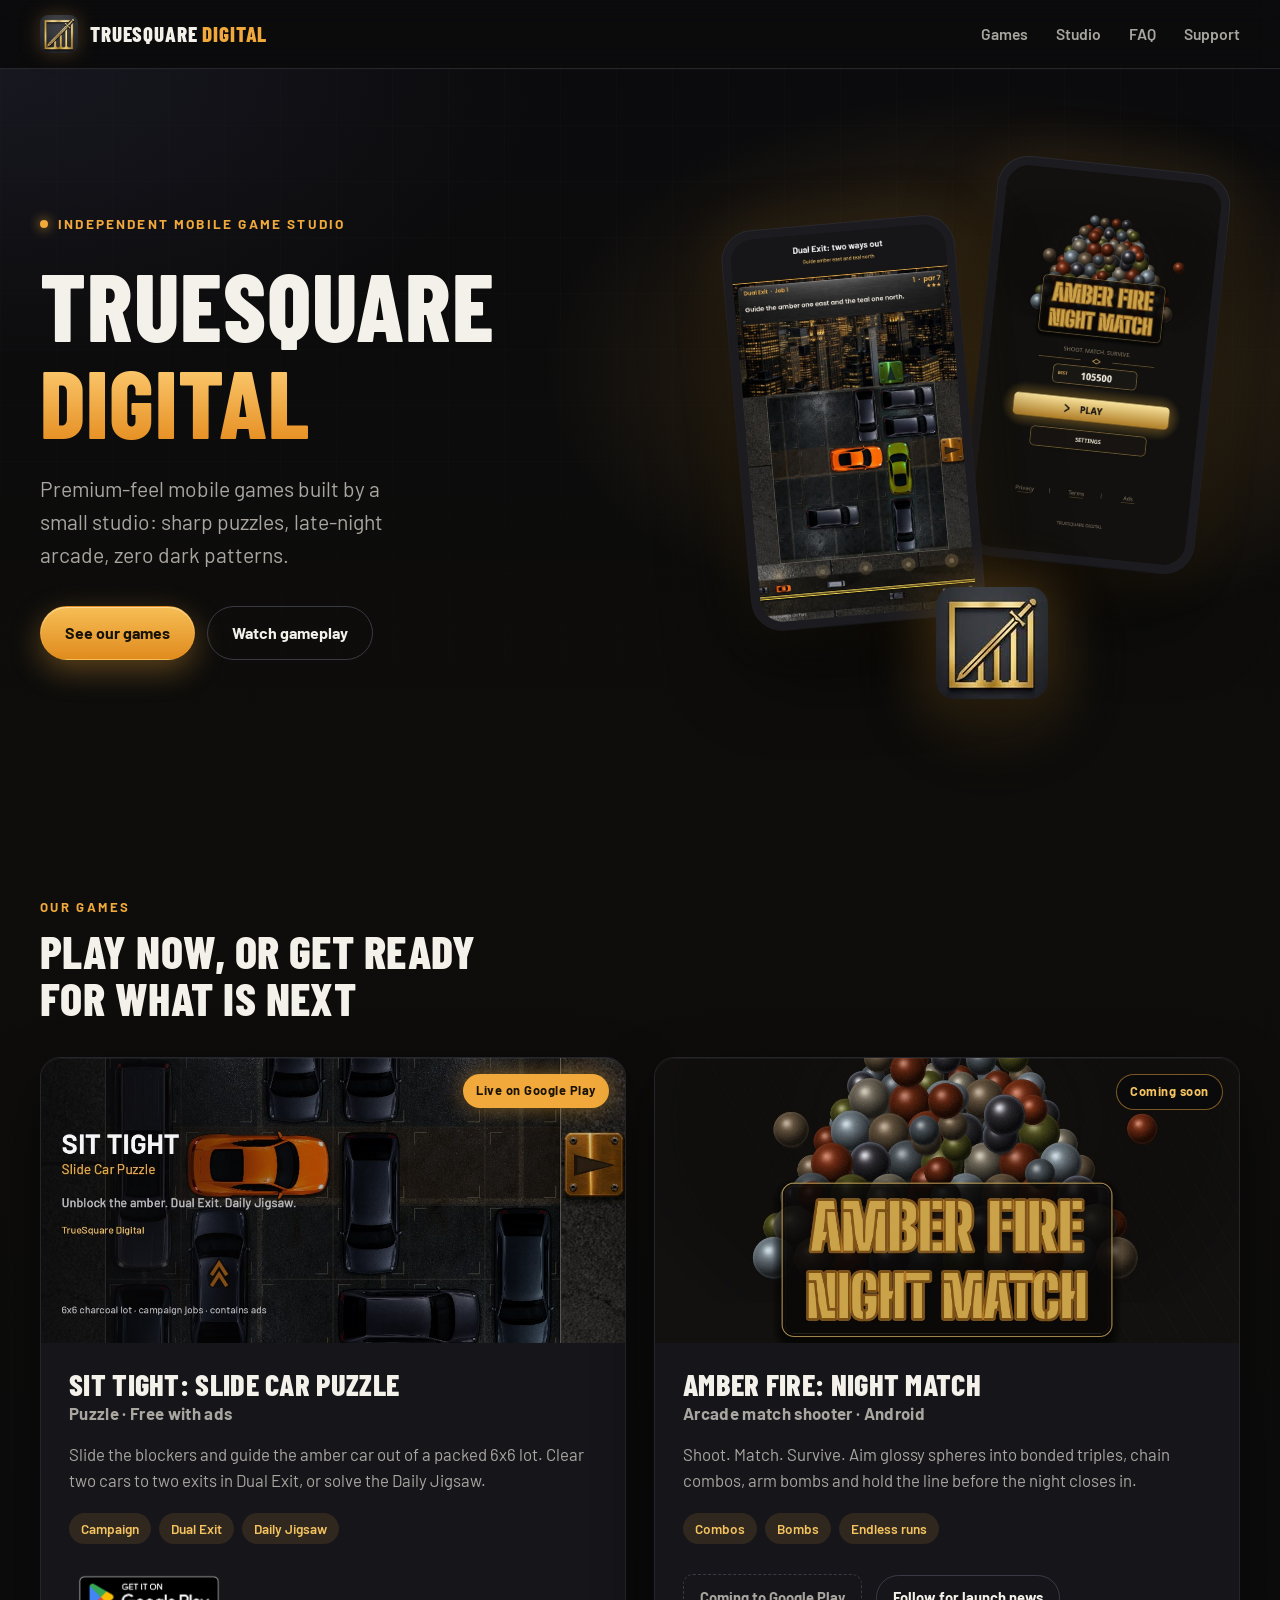
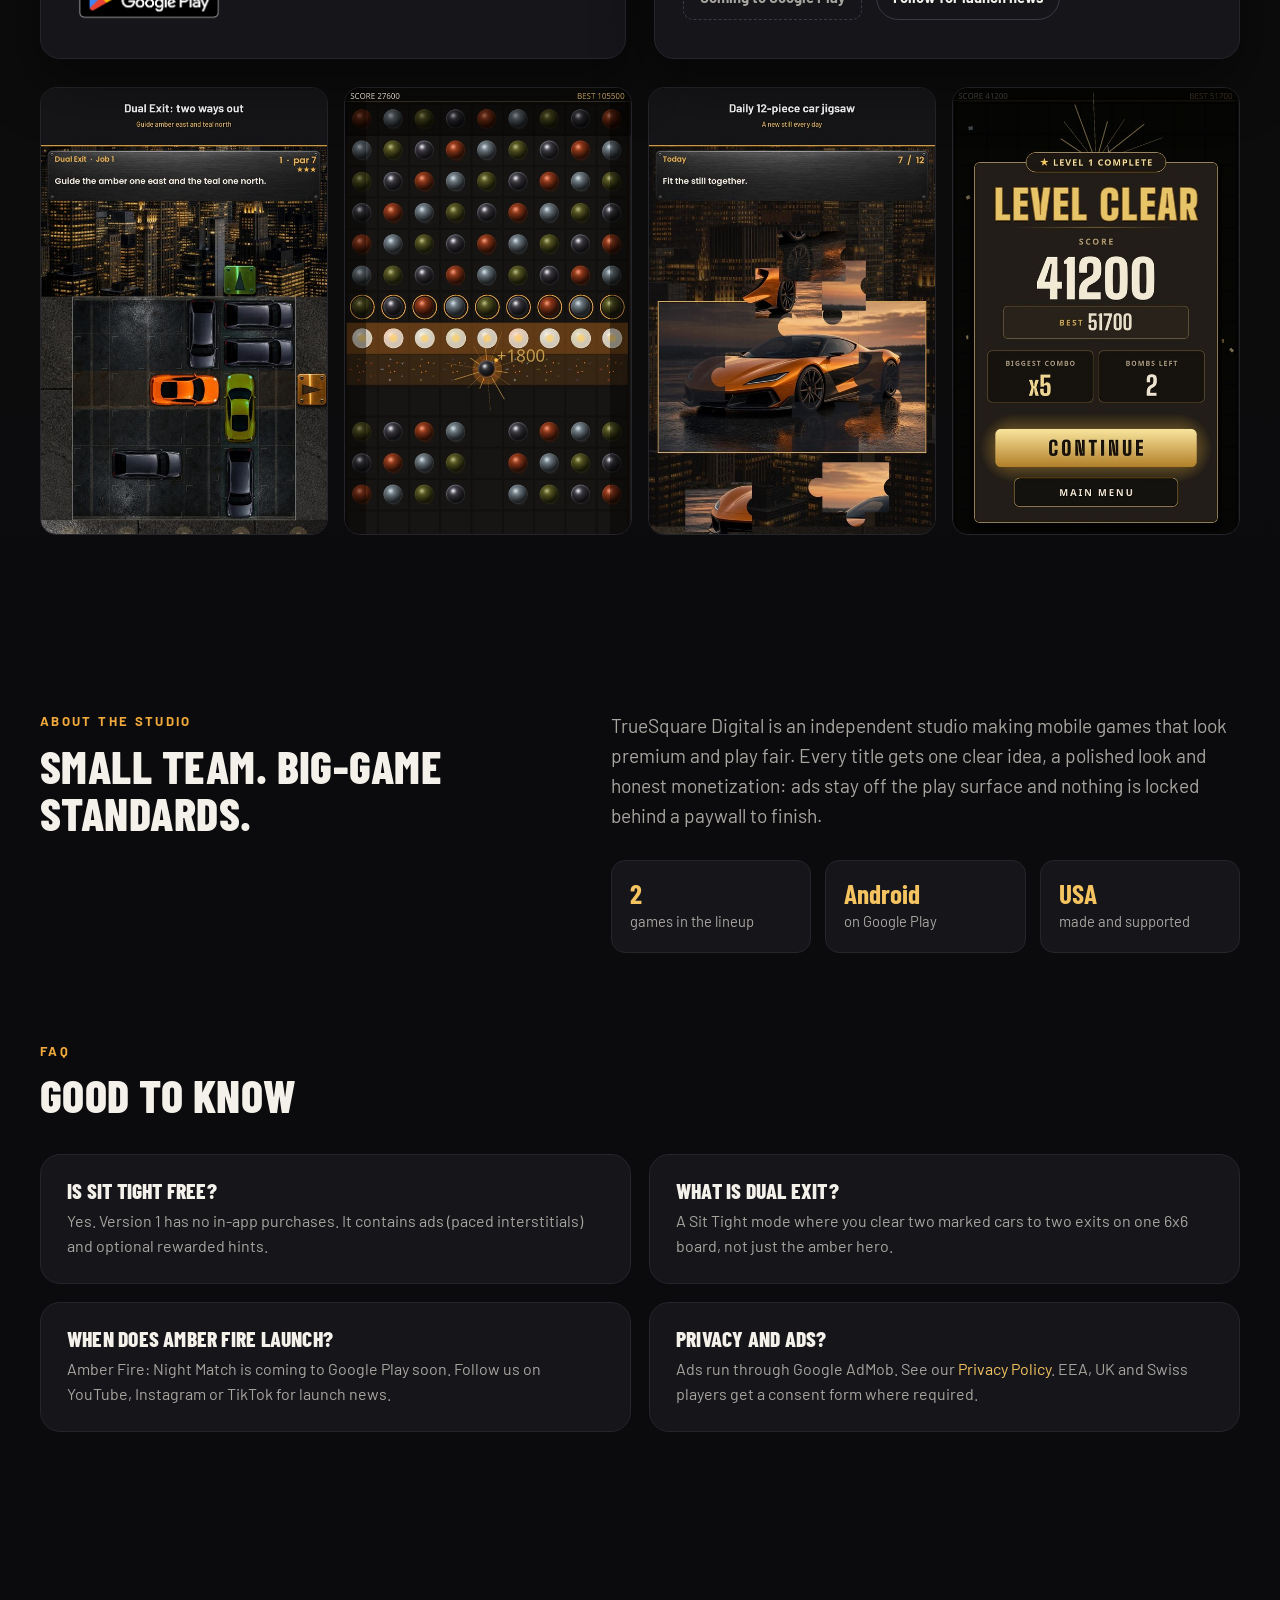
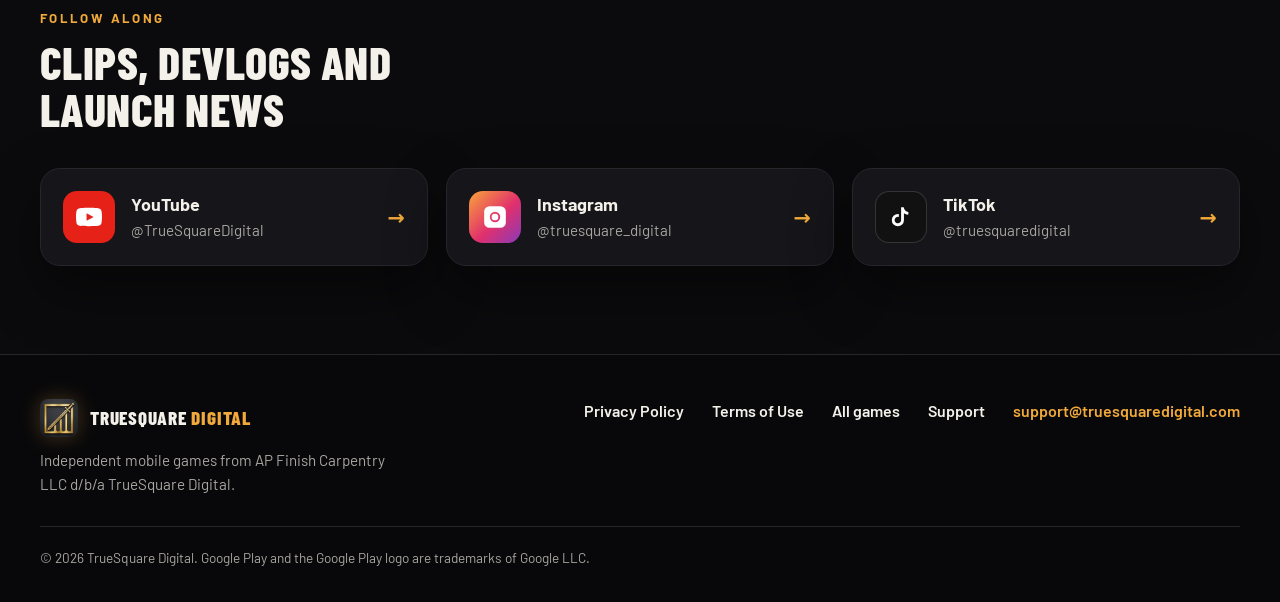
==== index.html @ e6224e0c "Studio site: Direction A home (dark amber), feature Sit Tight + Amber Fire, keep all URLs" ====
<!DOCTYPE html>
<html lang="en">
<head>
<meta charset="utf-8">
<meta name="viewport" content="width=device-width, initial-scale=1">
<title>TrueSquare Digital | Mobile game studio</title>
<meta name="description" content="TrueSquare Digital is an independent mobile game studio. Play Sit Tight: Slide Car Puzzle on Google Play. Amber Fire: Night Match is coming soon.">
<meta name="theme-color" content="#0b0b0d">
<link rel="icon" type="image/png" href="/assets/favicon.png">
<link rel="canonical" href="https://www.truesquaredigital.com/">
<meta property="og:title" content="TrueSquare Digital | Mobile game studio">
<meta property="og:description" content="Independent mobile game studio. Sit Tight: Slide Car Puzzle is live on Google Play. Amber Fire: Night Match is coming soon.">
<meta property="og:type" content="website">
<meta property="og:url" content="https://www.truesquaredigital.com/">
<meta property="og:image" content="https://www.truesquaredigital.com/assets/sittight-og.jpg">
<meta name="twitter:card" content="summary_large_image">
<link rel="preconnect" href="https://fonts.googleapis.com">
<link rel="preconnect" href="https://fonts.gstatic.com" crossorigin>
<link href="https://fonts.googleapis.com/css2?family=Barlow:wght@500;600;700;800&family=Barlow+Condensed:wght@700;800&display=swap" rel="stylesheet">
<link rel="stylesheet" href="/studio.css">
</head>
<body class="A studio-home">
<header class="site-header">
  <div class="wrap nav">
    <a class="brand brand-logo" href="/" aria-label="TrueSquare Digital home"><img class="logo-mark" src="/assets/truesquare-mark.png" width="112" height="112" alt=""><span class="logo-word">TrueSquare <b>Digital</b></span></a>
    <nav class="nav-links" aria-label="Primary">
      <a href="/games/">Games</a>
      <a href="/#studio">Studio</a>
      <a href="/#faq">FAQ</a>
      <a href="/support/">Support</a>
    </nav>
  </div>
</header>

<main>
  <section class="hero">
    <div class="wrap hero-grid">
      <div class="hero-copy">
        <p class="kicker"><span class="dot"></span>Independent mobile game studio</p>
        <h1>TrueSquare <span class="accent">Digital</span></h1>
        <p class="pitch">Premium-feel mobile games built by a small studio: sharp puzzles, late-night arcade, zero dark patterns.</p>
        <div class="hero-cta">
          <a class="btn btn-primary" href="/#games">See our games</a>
          <a class="btn btn-ghost" href="https://www.youtube.com/@TrueSquareDigital" rel="noopener" target="_blank">Watch gameplay</a>
        </div>
      </div>
      <div class="hero-art" aria-hidden="true">
        <div class="phone phone-back"><img src="/assets/amber-title.jpg" alt=""></div>
        <div class="phone phone-front"><img src="/assets/sittight-shot-dual.jpg" alt=""></div>
        <img class="hero-cube hero-logo" src="/assets/truesquare-mark.png" alt="">
      </div>
    </div>
  </section>

  <section class="section" id="games">
    <div class="wrap">
      <div class="section-head">
        <p class="eyebrow">Our games</p>
        <h2>Play now, or get ready for what is next</h2>
      </div>
      <div class="games-grid">
        <article class="game-card">
          <div class="game-media">
            <img src="/assets/sittight-feature.jpg" width="1024" height="500" alt="Sit Tight: Slide Car Puzzle key art, amber car on a night parking lot">
            <span class="status status-live">Live on Google Play</span>
          </div>
          <div class="game-body">
            <h3>Sit Tight: Slide Car Puzzle</h3>
            <p class="genre">Puzzle · Free with ads</p>
            <p>Slide the blockers and guide the amber car out of a packed 6x6 lot. Clear two cars to two exits in Dual Exit, or solve the Daily Jigsaw.</p>
            <ul class="tags"><li>Campaign</li><li>Dual Exit</li><li>Daily Jigsaw</li></ul>
            <div class="game-cta">
              <a class="play-badge" href="https://play.google.com/store/apps/details?id=com.truesquare.sittight&utm_source=website&utm_medium=cta&utm_campaign=truesquare_site" rel="noopener" target="_blank"><img src="/assets/google-play-badge.png" width="646" height="250" alt="Get it on Google Play"></a>
            </div>
          </div>
        </article>

        <article class="game-card">
          <div class="game-media">
            <img src="/assets/amber-wide.jpg" width="1080" height="700" alt="Amber Fire: Night Match title screen, a pyramid of glossy spheres">
            <span class="status status-soon">Coming soon</span>
          </div>
          <div class="game-body">
            <h3>Amber Fire: Night Match</h3>
            <p class="genre">Arcade match shooter · Android</p>
            <p>Shoot. Match. Survive. Aim glossy spheres into bonded triples, chain combos, arm bombs and hold the line before the night closes in.</p>
            <ul class="tags"><li>Combos</li><li>Bombs</li><li>Endless runs</li></ul>
            <div class="game-cta">
              <span class="soon-chip">Coming to Google Play</span>
              <a class="btn btn-ghost btn-sm" href="https://www.instagram.com/truesquare_digital/" rel="noopener" target="_blank">Follow for launch news</a>
            </div>
          </div>
        </article>
      </div>
      <div class="strip">
        <img src="/assets/sittight-shot-dual.jpg" alt="Sit Tight Dual Exit screen">
        <img src="/assets/amber-carpet.jpg" alt="Amber Fire in-game board">
        <img src="/assets/sittight-shot-jigsaw.jpg" alt="Sit Tight Daily Jigsaw screen">
        <img src="/assets/amber-clear.jpg" alt="Amber Fire level clear screen">
      </div>
    </div>
  </section>

  <section class="section" id="studio">
    <div class="wrap about-grid">
      <div>
        <p class="eyebrow">About the studio</p>
        <h2>Small team. Big-game standards.</h2>
      </div>
      <div class="about-copy">
        <p>TrueSquare Digital is an independent studio making mobile games that look premium and play fair. Every title gets one clear idea, a polished look and honest monetization: ads stay off the play surface and nothing is locked behind a paywall to finish.</p>
        <ul class="facts">
          <li><strong>2</strong><span>games in the lineup</span></li>
          <li><strong>Android</strong><span>on Google Play</span></li>
          <li><strong>USA</strong><span>made and supported</span></li>
        </ul>
      </div>
    </div>
  </section>

  <section class="section" id="faq">
    <div class="wrap">
      <div class="section-head">
        <p class="eyebrow">FAQ</p>
        <h2>Good to know</h2>
      </div>
      <div class="faq-grid">
        <article class="faq"><h3>Is Sit Tight free?</h3><p>Yes. Version 1 has no in-app purchases. It contains ads (paced interstitials) and optional rewarded hints.</p></article>
        <article class="faq"><h3>What is Dual Exit?</h3><p>A Sit Tight mode where you clear two marked cars to two exits on one 6x6 board, not just the amber hero.</p></article>
        <article class="faq"><h3>When does Amber Fire launch?</h3><p>Amber Fire: Night Match is coming to Google Play soon. Follow us on YouTube, Instagram or TikTok for launch news.</p></article>
        <article class="faq"><h3>Privacy and ads?</h3><p>Ads run through Google AdMob. See our <a href="/privacy-policy/">Privacy Policy</a>. EEA, UK and Swiss players get a consent form where required.</p></article>
      </div>
    </div>
  </section>

  <section class="section" id="follow">
    <div class="wrap">
      <div class="section-head">
        <p class="eyebrow">Follow along</p>
        <h2>Clips, devlogs and launch news</h2>
      </div>
      <div class="socials">
        <a class="social-card" href="https://www.youtube.com/@TrueSquareDigital" rel="noopener" target="_blank">
          <span class="s-icon yt"><svg viewBox="0 0 24 24"><path d="M23.5 6.2a3 3 0 0 0-2.1-2.1C19.5 3.5 12 3.5 12 3.5s-7.5 0-9.4.6A3 3 0 0 0 .5 6.2 31.5 31.5 0 0 0 0 12a31.5 31.5 0 0 0 .5 5.8 3 3 0 0 0 2.1 2.1c1.9.6 9.4.6 9.4.6s7.5 0 9.4-.6a3 3 0 0 0 2.1-2.1A31.5 31.5 0 0 0 24 12a31.5 31.5 0 0 0-.5-5.8zM9.75 15.5v-7l6.5 3.5-6.5 3.5z"/></svg></span>
          <span class="s-text"><strong>YouTube</strong><span>@TrueSquareDigital</span></span><span class="arrow">→</span>
        </a>
        <a class="social-card" href="https://www.instagram.com/truesquare_digital/" rel="noopener" target="_blank">
          <span class="s-icon ig"><svg viewBox="0 0 24 24"><path d="M7 2h10a5 5 0 0 1 5 5v10a5 5 0 0 1-5 5H7a5 5 0 0 1-5-5V7a5 5 0 0 1 5-5zm5 5.2A4.8 4.8 0 1 0 16.8 12 4.8 4.8 0 0 0 12 7.2zm0 7.9A3.1 3.1 0 1 1 15.1 12 3.1 3.1 0 0 1 12 15.1zm6.2-8.9a1.15 1.15 0 1 1-1.15-1.15A1.15 1.15 0 0 1 18.2 6.2z"/></svg></span>
          <span class="s-text"><strong>Instagram</strong><span>@truesquare_digital</span></span><span class="arrow">→</span>
        </a>
        <a class="social-card" href="https://www.tiktok.com/@truesquaredigital" rel="noopener" target="_blank">
          <span class="s-icon tt"><svg viewBox="0 0 24 24"><path d="M14.5 3c.4 2.4 1.9 4.1 4.3 4.4v2.4c-1.5.1-2.9-.4-4.1-1.3v6.4a5.6 5.6 0 1 1-5.6-5.6c.3 0 .6 0 .9.1v2.6a3 3 0 1 0 2.1 2.9V3h2.4z"/></svg></span>
          <span class="s-text"><strong>TikTok</strong><span>@truesquaredigital</span></span><span class="arrow">→</span>
        </a>
      </div>
    </div>
  </section>
</main>

<footer class="site-footer">
  <div class="wrap footer-grid">
    <div class="f-brand">
      <a class="brand brand-logo" href="/" aria-label="TrueSquare Digital home"><img class="logo-mark" src="/assets/truesquare-mark.png" width="112" height="112" alt=""><span class="logo-word">TrueSquare <b>Digital</b></span></a>
      <p>Independent mobile games from AP Finish Carpentry LLC d/b/a TrueSquare Digital.</p>
    </div>
    <nav class="f-links" aria-label="Footer">
      <a href="/privacy-policy/">Privacy Policy</a>
      <a href="/terms-of-use/">Terms of Use</a>
      <a href="/games/">All games</a>
      <a href="/support/">Support</a>
      <a href="mailto:support@truesquaredigital.com">support@truesquaredigital.com</a>
    </nav>
  </div>
  <div class="wrap f-legal">© 2026 TrueSquare Digital. Google Play and the Google Play logo are trademarks of Google LLC.</div>
</footer>
</body>
</html>
---- studio.css ----
/* TrueSquare Digital studio home, Direction A (dark amber). Used by index.html only; other pages keep styles.css. */
* { box-sizing: border-box; }
html { -webkit-text-size-adjust: 100%; }
body { margin: 0; font-family: "Barlow", system-ui, sans-serif; background: var(--bg); color: var(--ink); line-height: 1.55; overflow-x: hidden; }
img { max-width: 100%; display: block; }
a { color: var(--link); text-decoration: none; }
h1, h2, h3 { font-family: var(--display); margin: 0; line-height: 1.02; letter-spacing: var(--display-track, 0); }
.wrap { width: min(1200px, calc(100% - 40px)); margin: 0 auto; }

/* header */
.site-header { position: sticky; top: 0; z-index: 30; background: var(--header-bg); backdrop-filter: blur(14px); border-bottom: 1px solid var(--line); }
.nav { display: flex; align-items: center; justify-content: space-between; height: 68px; gap: 16px; }
.brand { display: flex; align-items: center; gap: 10px; color: var(--ink); font-weight: 600; font-size: 1.12rem; letter-spacing: .01em; white-space: nowrap; }
.brand b { color: var(--accent); font-weight: 800; }
.nav-links { display: flex; gap: 28px; }
.nav-links a { color: var(--muted); font-weight: 600; font-size: .98rem; }

/* buttons */
.btn { display: inline-flex; align-items: center; justify-content: center; padding: 14px 24px; border-radius: var(--btn-radius); font-weight: 700; font-size: 1rem; border: 1px solid transparent; white-space: nowrap; }
.btn-primary { background: var(--btn-bg); color: var(--btn-ink); box-shadow: var(--btn-shadow); }
.btn-ghost { border-color: var(--line-strong); color: var(--ink); background: transparent; }
.btn-sm { padding: 10px 16px; font-size: .92rem; }

/* hero */
.hero { position: relative; overflow: hidden; padding: 96px 0 104px; }
.hero-grid { display: grid; grid-template-columns: 1.05fr .95fr; gap: 56px; align-items: center; position: relative; z-index: 1; }
.kicker { display: inline-flex; align-items: center; gap: 10px; margin: 0 0 22px; font-weight: 700; font-size: .85rem; text-transform: uppercase; letter-spacing: .16em; color: var(--accent); }
.kicker .dot { width: 8px; height: 8px; border-radius: 50%; background: var(--accent); box-shadow: 0 0 12px var(--accent); }
.hero h1 { font-size: clamp(3.2rem, 7.4vw, 6.6rem); font-weight: 800; }
.hero h1 .accent { color: var(--accent); display: block; }
.pitch { font-size: 1.32rem; color: var(--muted); max-width: 32ch; margin: 24px 0 34px; }
.hero-cta { display: flex; flex-wrap: wrap; gap: 12px; }
.hero-art { position: relative; height: 540px; }
.phone { position: absolute; width: 232px; border-radius: 30px; padding: 8px; background: var(--phone-bg); box-shadow: var(--phone-shadow); }
.phone img { border-radius: 23px; width: 100%; aspect-ratio: 9/16; object-fit: cover; }
.phone-back { right: 28px; top: 0; transform: rotate(6deg); }
.phone-front { left: 40px; top: 58px; transform: rotate(-5deg); z-index: 2; }
.hero-cube { position: absolute; width: 104px; left: 46%; bottom: -4px; z-index: 3; filter: drop-shadow(0 18px 24px rgba(0,0,0,.35)); }

/* sections */
.section { padding: 88px 0; }
.section-head { margin-bottom: 36px; }
.eyebrow { margin: 0 0 10px; font-weight: 700; font-size: .82rem; text-transform: uppercase; letter-spacing: .18em; color: var(--accent); }
.section h2 { font-size: clamp(2rem, 3.6vw, 3rem); font-weight: 800; max-width: 22ch; }

/* games */
.games-grid { display: grid; grid-template-columns: 1fr 1fr; gap: 28px; }
.game-card { background: var(--card); border: 1px solid var(--line); border-radius: var(--radius); overflow: hidden; display: flex; flex-direction: column; box-shadow: var(--card-shadow); }
.game-media { position: relative; aspect-ratio: 1024/500; overflow: hidden; background: #111; }
.game-media img { width: 100%; height: 100%; object-fit: cover; }
.game-card:nth-child(2) .game-media img { object-position: 50% 78%; }
.status { position: absolute; right: 16px; top: 16px; padding: 7px 13px; border-radius: 999px; font-weight: 700; font-size: .8rem; letter-spacing: .04em; }
.status-live { background: var(--live-bg); color: var(--live-ink); }
.status-soon { background: var(--soon-bg); color: var(--soon-ink); }
.game-body { padding: 26px 28px 30px; display: flex; flex-direction: column; flex: 1; }
.game-body h3 { font-size: 1.9rem; font-weight: 800; }
.genre { margin: 6px 0 14px; color: var(--accent); font-weight: 700; font-size: .92rem; letter-spacing: .02em; }
.game-body p { margin-top: 0; color: var(--muted); font-size: 1.05rem; }
.tags { list-style: none; padding: 0; margin: 4px 0 22px; display: flex; flex-wrap: wrap; gap: 8px; }
.tags li { padding: 5px 12px; border-radius: 999px; background: var(--tag-bg); color: var(--tag-ink); font-weight: 600; font-size: .85rem; }
.game-cta { margin-top: auto; display: flex; align-items: center; gap: 14px; flex-wrap: wrap; min-height: 62px; }
.play-badge img { height: 62px; width: auto; }
.soon-chip { display: inline-flex; align-items: center; height: 46px; padding: 0 16px; border-radius: 10px; border: 1px dashed var(--line-strong); color: var(--muted); font-weight: 700; font-size: .92rem; }
.strip { margin-top: 28px; display: grid; grid-template-columns: repeat(4, 1fr); gap: 16px; }
.strip img { width: 100%; aspect-ratio: 9/14; object-fit: cover; object-position: top; border-radius: 16px; border: 1px solid var(--line); }

/* about */
.about-grid { display: grid; grid-template-columns: .9fr 1.1fr; gap: 56px; align-items: start; }
.about-copy p { margin: 0 0 30px; font-size: 1.2rem; color: var(--muted); }
.facts { list-style: none; margin: 0; padding: 0; display: grid; grid-template-columns: repeat(3, 1fr); gap: 14px; }
.facts li { padding: 18px 18px; border-radius: 14px; background: var(--card); border: 1px solid var(--line); }
.facts strong { display: block; font-family: var(--display); font-size: 1.7rem; color: var(--ink); line-height: 1.1; }
.facts span { color: var(--muted); font-size: .92rem; }

/* socials */
.socials { display: grid; grid-template-columns: repeat(3, 1fr); gap: 18px; }
.social-card { display: flex; align-items: center; gap: 16px; padding: 22px; border-radius: var(--radius); background: var(--card); border: 1px solid var(--line); color: var(--ink); box-shadow: var(--card-shadow); }
.s-icon { width: 52px; height: 52px; border-radius: 14px; display: grid; place-items: center; flex: none; }
.s-icon svg { width: 26px; height: 26px; fill: #fff; }
.s-icon.yt { background: #e62117; }
.s-icon.ig { background: linear-gradient(135deg, #f9a43a, #e1306c 55%, #8a3ab9); }
.s-icon.tt { background: #111; box-shadow: inset 0 0 0 1px rgba(255,255,255,.15); }
.s-text { display: flex; flex-direction: column; min-width: 0; }
.s-text strong { font-size: 1.12rem; }
.s-text span { color: var(--muted); font-size: .95rem; overflow-wrap: anywhere; }
.arrow { margin-left: auto; color: var(--accent); font-weight: 700; font-size: 1.3rem; }

/* footer */
.site-footer { border-top: 1px solid var(--line); padding: 44px 0 34px; background: var(--footer-bg); }
.footer-grid { display: flex; justify-content: space-between; align-items: flex-start; gap: 28px; flex-wrap: wrap; }
.f-brand p { color: var(--muted); margin: 12px 0 0; max-width: 40ch; font-size: .95rem; }
.f-links { display: flex; gap: 28px; flex-wrap: wrap; }
.f-links a { color: var(--ink); font-weight: 600; }
.f-links a:last-child { color: var(--accent); }
.f-legal { margin-top: 30px; padding-top: 20px; border-top: 1px solid var(--line); color: var(--muted); font-size: .85rem; }

/* mobile */
@media (max-width: 860px) {
  .wrap { width: calc(100% - 36px); }
  .nav { height: 60px; }
  .nav-links { gap: 16px; }
  .nav-links a:nth-child(n+3) { display: none; }
  .hero { padding: 48px 0 56px; }
  .hero-grid, .games-grid, .about-grid, .socials { grid-template-columns: 1fr; }
  .hero-grid { gap: 28px; }
  .hero h1 { font-size: 3.3rem; }
  .pitch { font-size: 1.15rem; margin: 18px 0 26px; }
  .hero-art { height: 360px; }
  .phone { width: 168px; border-radius: 24px; padding: 6px; }
  .phone img { border-radius: 19px; }
  .phone-front { left: 4px; top: 40px; }
  .phone-back { right: 4px; }
  .hero-cube { width: 72px; left: 41%; bottom: 0; }
  .strip img:nth-child(n+3) { display: none; }
  .section { padding: 56px 0; }
  .game-body { padding: 22px 20px 24px; }
  .game-body h3 { font-size: 1.6rem; }
  .strip { grid-template-columns: repeat(2, 1fr); gap: 12px; }
  .about-grid { gap: 18px; }
  .facts { grid-template-columns: 1fr 1fr 1fr; gap: 8px; }
  .facts li { padding: 14px 10px; }
  .facts strong { font-size: 1.25rem; }
  .facts span { font-size: .8rem; }
  .f-links { flex-direction: column; gap: 12px; }
}

.A {
  --bg: #0b0b0d; --card: #15151a; --ink: #f4f1ea; --muted: #a9a6a0; --link: #f5c460;
  --accent: #f0a93a; --line: #25252c; --line-strong: #3a3a44;
  --display: "Barlow Condensed", "Barlow", sans-serif; --display-track: .01em;
  --header-bg: rgba(11,11,13,.82); --footer-bg: #08080a;
  --btn-bg: linear-gradient(180deg, #f6be55, #e08b1e); --btn-ink: #161208; --btn-radius: 999px;
  --btn-shadow: 0 10px 30px rgba(240,169,58,.35), inset 0 1px 0 rgba(255,255,255,.4);
  --radius: 20px; --card-shadow: 0 24px 60px rgba(0,0,0,.45);
  --phone-bg: #1b1b20; --phone-shadow: 0 40px 80px rgba(0,0,0,.6), 0 0 0 1px #2c2c33, 0 0 60px rgba(240,169,58,.12);
  --live-bg: #f0a93a; --live-ink: #1a1305; --soon-bg: rgba(10,10,12,.78); --soon-ink: #f5c460;
  --tag-bg: rgba(240,169,58,.12); --tag-ink: #f5c460;
}
.A .hero h1, .A .section h2, .A .game-body h3 { text-transform: uppercase; }
.A .hero { background:
  radial-gradient(700px 420px at 78% 40%, rgba(240,169,58,.22), transparent 65%),
  radial-gradient(900px 500px at 0% 0%, rgba(60,60,90,.25), transparent 60%),
  linear-gradient(180deg, #0b0b0d, #0e0d0b); }
.A .hero::before { content: ""; position: absolute; inset: 0; opacity: .35;
  background-image: linear-gradient(rgba(255,255,255,.035) 1px, transparent 1px), linear-gradient(90deg, rgba(255,255,255,.035) 1px, transparent 1px);
  background-size: 56px 56px; mask-image: linear-gradient(180deg, #000 30%, transparent); -webkit-mask-image: linear-gradient(180deg, #000 30%, transparent); }
.A .hero h1 .accent { background: linear-gradient(180deg, #ffd27a, #e48a1c); -webkit-background-clip: text; background-clip: text; color: transparent; }
.A #games { background: linear-gradient(180deg, #0e0d0b, #0b0b0d); }
.A .game-card { position: relative; }
.A .game-card::after { content: ""; position: absolute; inset: 0; border-radius: inherit; pointer-events: none; box-shadow: inset 0 1px 0 rgba(255,255,255,.05); }
.A .status-live { box-shadow: 0 0 22px rgba(240,169,58,.5); }
.A .status-soon { border: 1px solid rgba(240,169,58,.5); backdrop-filter: blur(6px); }
.A #about { background: radial-gradient(600px 300px at 15% 50%, rgba(240,169,58,.08), transparent 70%); }
.A .facts strong { color: #f5c460; }
/* real TrueSquare logo (gold sword-in-square mark + gold wordmark) */
.A .brand-logo { gap: 12px; }
.A .brand-logo .logo-mark { width: 38px; height: auto; filter: drop-shadow(0 0 10px rgba(240,169,58,.25)); }
.A .brand-logo .logo-word { height: 20px; width: auto; }
.A .site-footer .brand-logo .logo-word { height: 18px; }
.A .hero-logo { width: 120px; left: 44%; bottom: 6px; filter: drop-shadow(0 18px 28px rgba(0,0,0,.6)) drop-shadow(0 0 24px rgba(240,169,58,.35)); }
@media (max-width: 860px) {
  .A .brand-logo .logo-mark { width: 32px; }
  .A .brand-logo .logo-word { height: 15px; }
  .A .hero-logo { width: 84px; left: 39%; bottom: 0; }
}

/* repo logo: gold sword-in-square mark (assets/truesquare-mark.png) + text wordmark */
.A .brand-logo .logo-mark { width: 38px; height: 38px; border-radius: 8px; }
.A .brand-logo .logo-word { height: auto; font-family: var(--display); font-weight: 800; font-size: 1.32rem; letter-spacing: .04em; text-transform: uppercase; color: var(--ink); }
.A .brand-logo .logo-word b { color: var(--accent); font-weight: 800; }
.A .site-footer .brand-logo .logo-word { height: auto; font-size: 1.2rem; }
.A .hero-logo { width: 112px; border-radius: 18px; }
.nav-links a:hover, .f-links a:hover { color: var(--ink); }
.btn-primary:hover { filter: brightness(1.06); }
.btn-ghost:hover { border-color: var(--accent); color: var(--link); }

/* FAQ (keeps /#faq working) */
.faq-grid { display: grid; grid-template-columns: 1fr 1fr; gap: 18px; }
.faq { padding: 24px 26px; border-radius: var(--radius); background: var(--card); border: 1px solid var(--line); }
.faq h3 { font-size: 1.35rem; font-weight: 800; text-transform: uppercase; margin-bottom: 8px; }
.faq p { margin: 0; color: var(--muted); }
#faq { padding-top: 0; }
@media (max-width: 860px) {
  .A .brand-logo .logo-mark { width: 32px; height: 32px; }
  .A .brand-logo .logo-word { height: auto; font-size: 1.1rem; }
  .A .hero-logo { width: 80px; }
  .faq-grid { grid-template-columns: 1fr; }
}
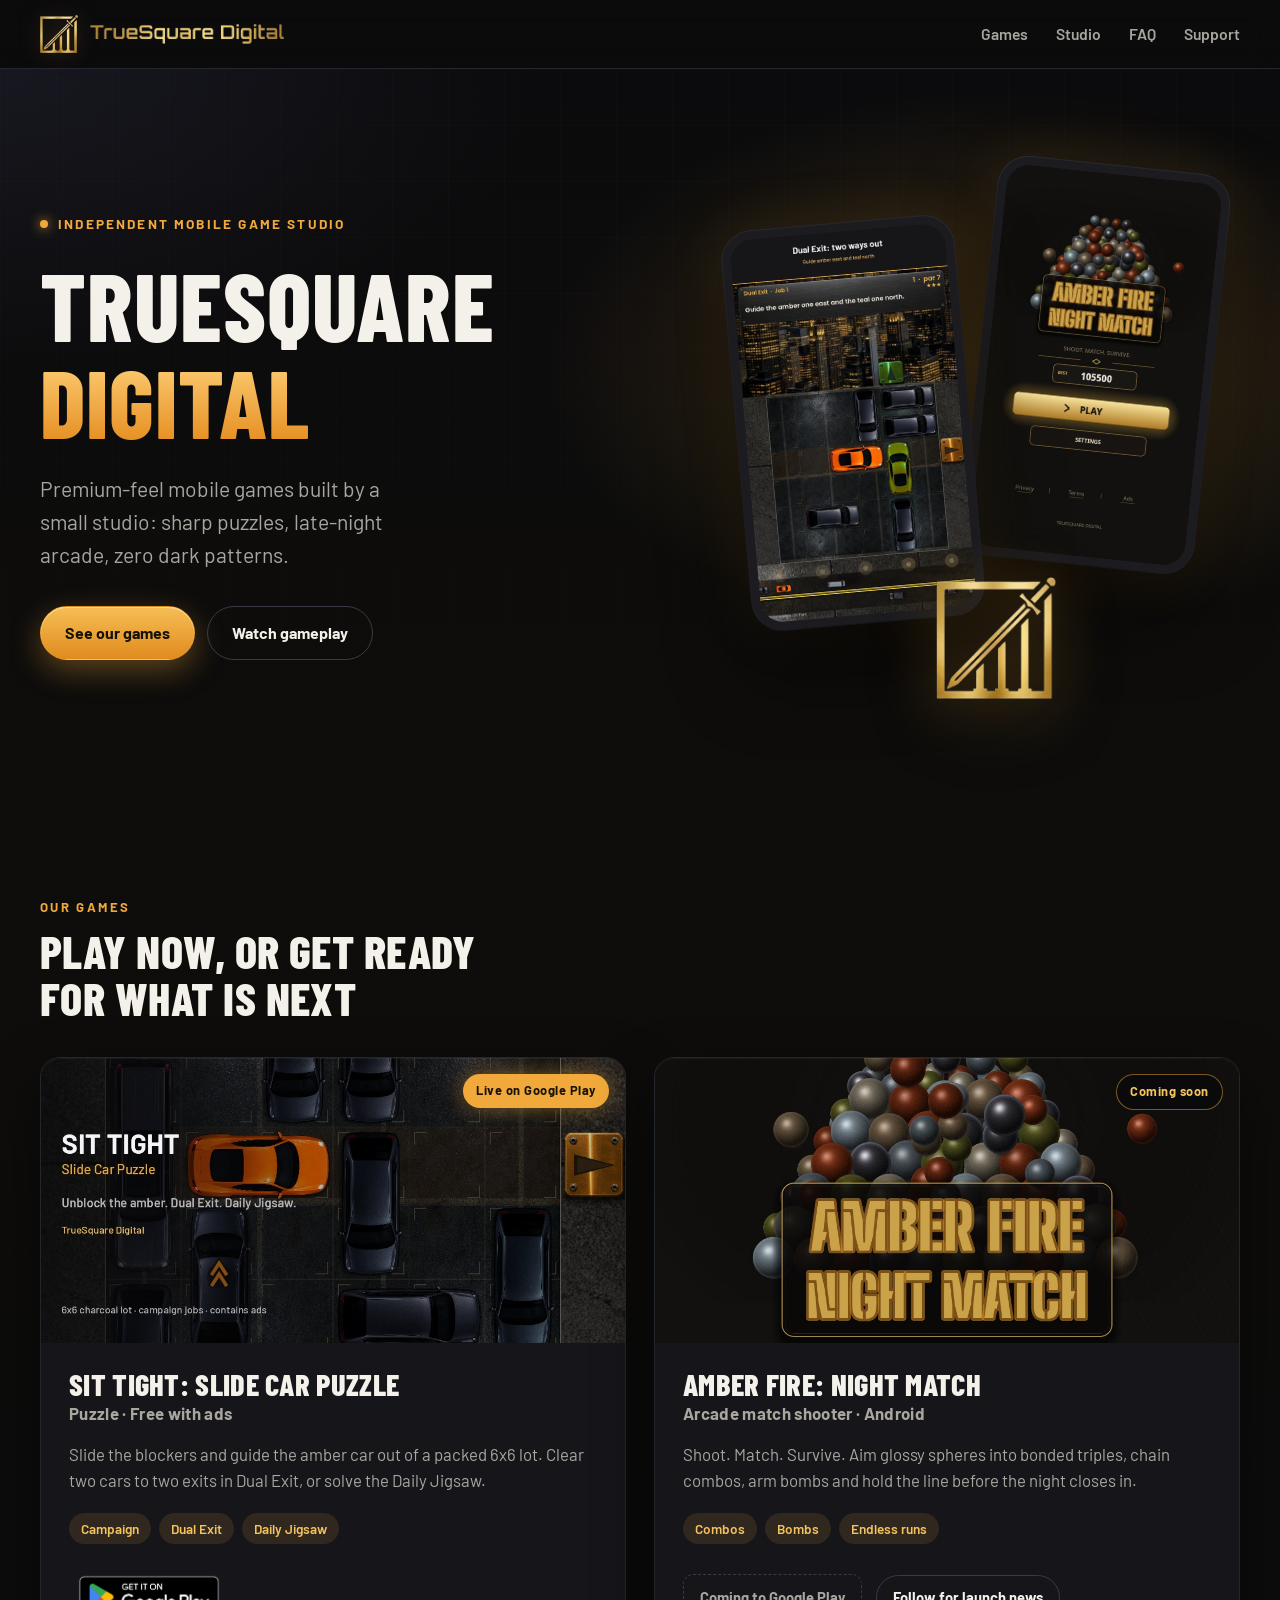
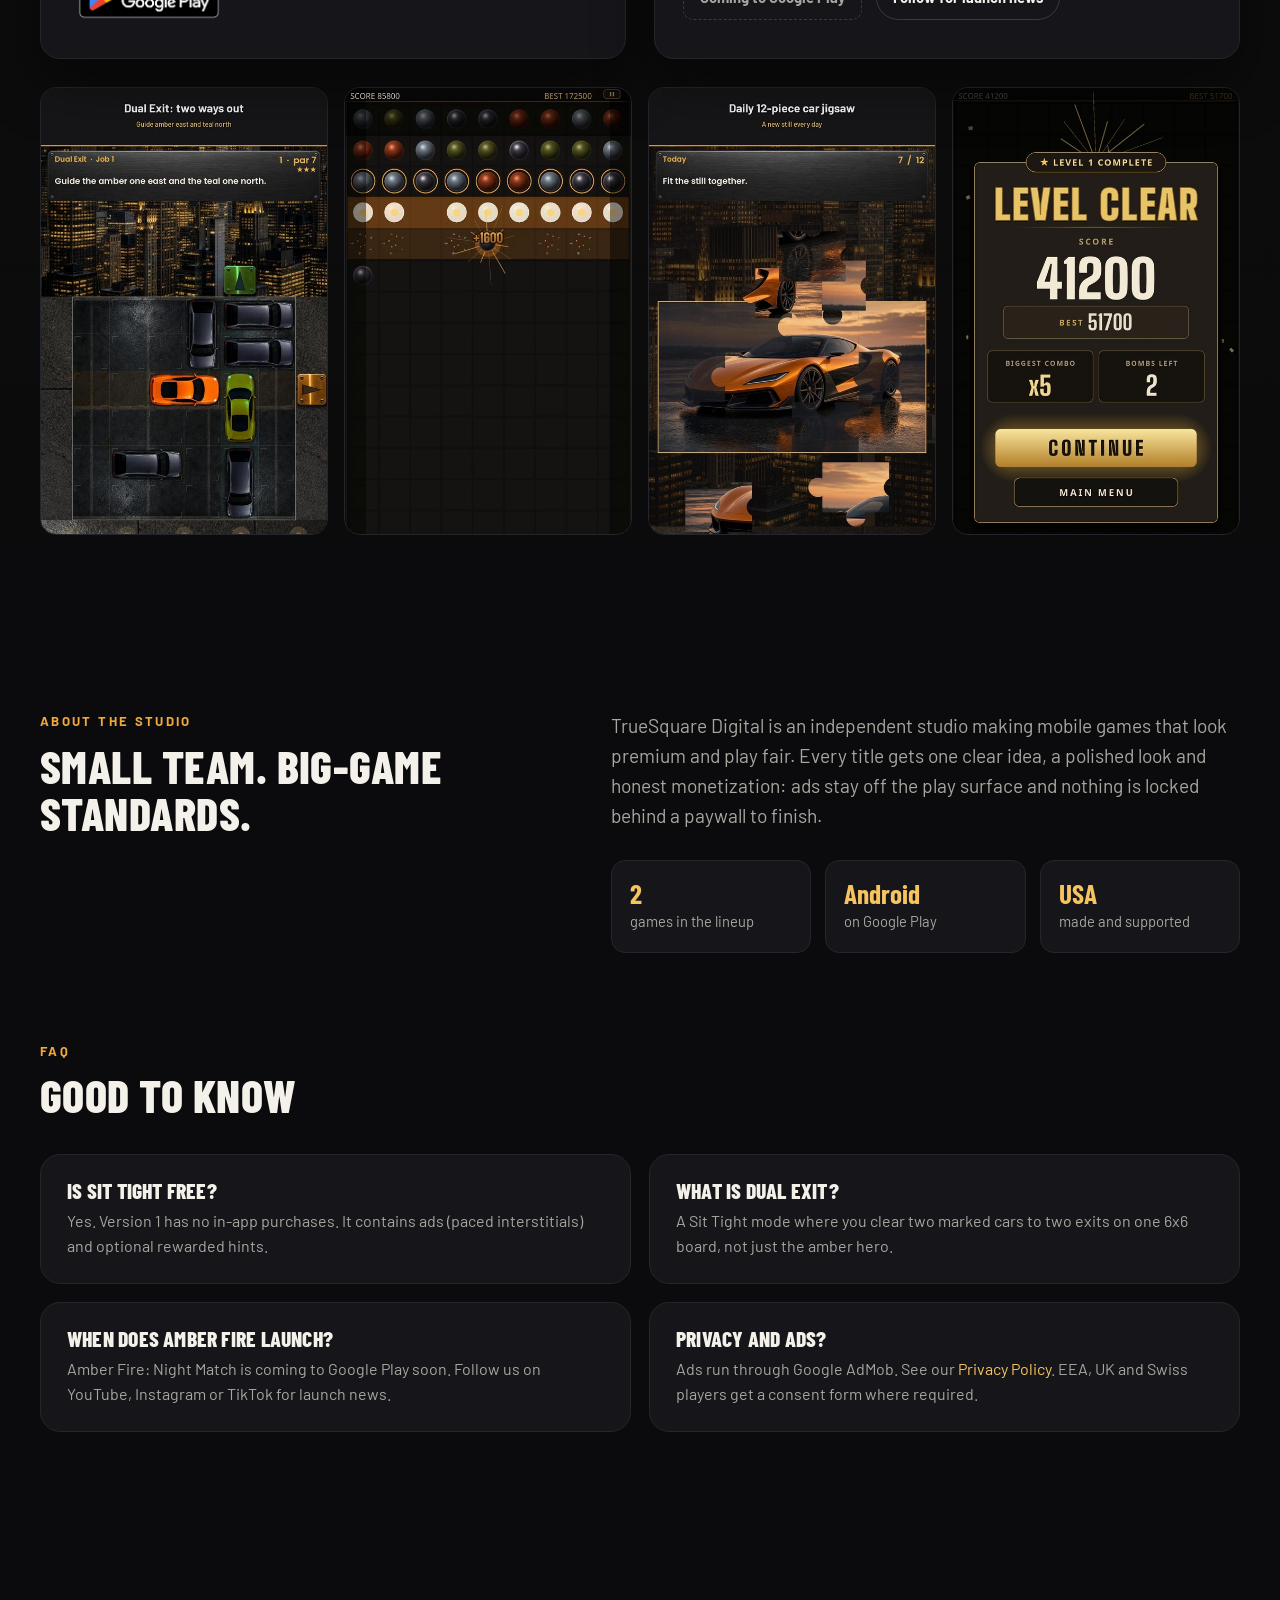
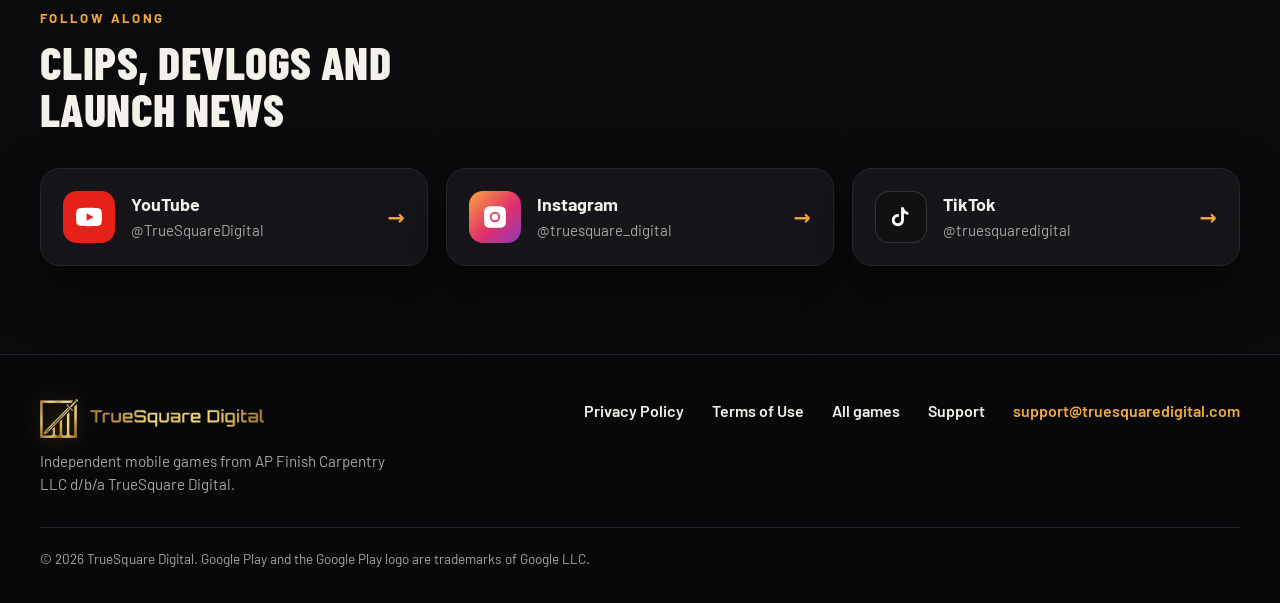
==== commit 7a9fd1c0: "Studio site v2: real TrueSquare wordmark + hi-res mark everywhere, settled Amber Fire still" ====
--- a/index.html
+++ b/index.html
@@ -22,7 +22,7 @@
 <body class="A studio-home">
 <header class="site-header">
   <div class="wrap nav">
-    <a class="brand brand-logo" href="/" aria-label="TrueSquare Digital home"><img class="logo-mark" src="/assets/truesquare-mark.png" width="112" height="112" alt=""><span class="logo-word">TrueSquare <b>Digital</b></span></a>
+    <a class="brand brand-logo" href="/" aria-label="TrueSquare Digital home"><img class="logo-mark" src="/assets/tsq-logo-mark.png" width="38" height="39" alt=""><img class="logo-word" src="/assets/tsq-wordmark.png" width="450" height="47" alt="TrueSquare Digital"></a>
     <nav class="nav-links" aria-label="Primary">
       <a href="/games/">Games</a>
       <a href="/#studio">Studio</a>
@@ -47,7 +47,7 @@
       <div class="hero-art" aria-hidden="true">
         <div class="phone phone-back"><img src="/assets/amber-title.jpg" alt=""></div>
         <div class="phone phone-front"><img src="/assets/sittight-shot-dual.jpg" alt=""></div>
-        <img class="hero-cube hero-logo" src="/assets/truesquare-mark.png" alt="">
+        <img class="hero-cube hero-logo" src="/assets/tsq-logo-mark.png" width="251" height="256" alt="">
       </div>
     </div>
   </section>
@@ -160,7 +160,7 @@
 <footer class="site-footer">
   <div class="wrap footer-grid">
     <div class="f-brand">
-      <a class="brand brand-logo" href="/" aria-label="TrueSquare Digital home"><img class="logo-mark" src="/assets/truesquare-mark.png" width="112" height="112" alt=""><span class="logo-word">TrueSquare <b>Digital</b></span></a>
+      <a class="brand brand-logo" href="/" aria-label="TrueSquare Digital home"><img class="logo-mark" src="/assets/tsq-logo-mark.png" width="38" height="39" alt=""><img class="logo-word" src="/assets/tsq-wordmark.png" width="450" height="47" alt="TrueSquare Digital"></a>
       <p>Independent mobile games from AP Finish Carpentry LLC d/b/a TrueSquare Digital.</p>
     </div>
     <nav class="f-links" aria-label="Footer">
--- a/studio.css
+++ b/studio.css
@@ -157,19 +157,14 @@
 .A .brand-logo .logo-mark { width: 38px; height: auto; filter: drop-shadow(0 0 10px rgba(240,169,58,.25)); }
 .A .brand-logo .logo-word { height: 20px; width: auto; }
 .A .site-footer .brand-logo .logo-word { height: 18px; }
-.A .hero-logo { width: 120px; left: 44%; bottom: 6px; filter: drop-shadow(0 18px 28px rgba(0,0,0,.6)) drop-shadow(0 0 24px rgba(240,169,58,.35)); }
+.A .hero-logo { width: 120px; height: auto; left: 44%; bottom: 6px; filter: drop-shadow(0 18px 28px rgba(0,0,0,.6)) drop-shadow(0 0 24px rgba(240,169,58,.35)); }
 @media (max-width: 860px) {
   .A .brand-logo .logo-mark { width: 32px; }
   .A .brand-logo .logo-word { height: 15px; }
   .A .hero-logo { width: 84px; left: 39%; bottom: 0; }
 }
 
-/* repo logo: gold sword-in-square mark (assets/truesquare-mark.png) + text wordmark */
-.A .brand-logo .logo-mark { width: 38px; height: 38px; border-radius: 8px; }
-.A .brand-logo .logo-word { height: auto; font-family: var(--display); font-weight: 800; font-size: 1.32rem; letter-spacing: .04em; text-transform: uppercase; color: var(--ink); }
-.A .brand-logo .logo-word b { color: var(--accent); font-weight: 800; }
-.A .site-footer .brand-logo .logo-word { height: auto; font-size: 1.2rem; }
-.A .hero-logo { width: 112px; border-radius: 18px; }
+/* real TrueSquare logo: tsq-logo-mark.png (251x256) + tsq-wordmark.png (900x93), both served at 2x or more */
 .nav-links a:hover, .f-links a:hover { color: var(--ink); }
 .btn-primary:hover { filter: brightness(1.06); }
 .btn-ghost:hover { border-color: var(--accent); color: var(--link); }
@@ -181,8 +176,5 @@
 .faq p { margin: 0; color: var(--muted); }
 #faq { padding-top: 0; }
 @media (max-width: 860px) {
-  .A .brand-logo .logo-mark { width: 32px; height: 32px; }
-  .A .brand-logo .logo-word { height: auto; font-size: 1.1rem; }
-  .A .hero-logo { width: 80px; }
   .faq-grid { grid-template-columns: 1fr; }
 }
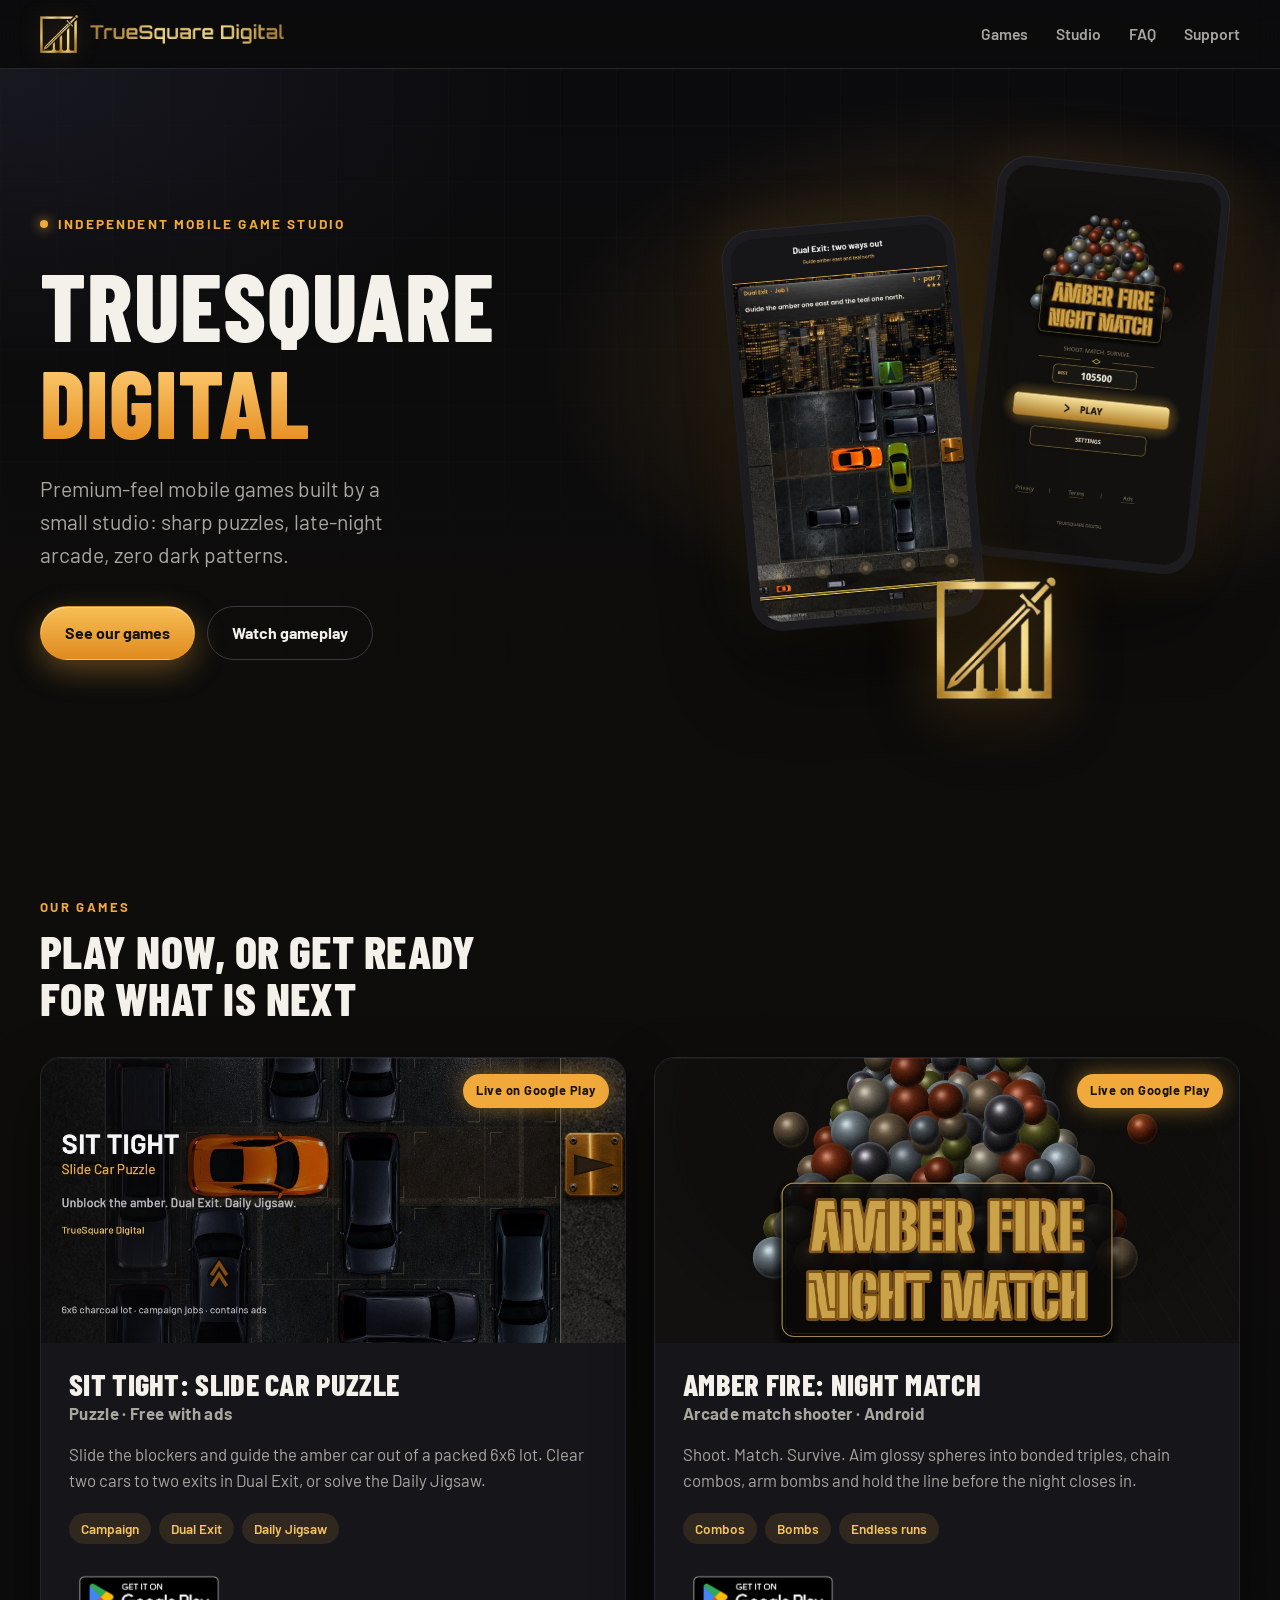
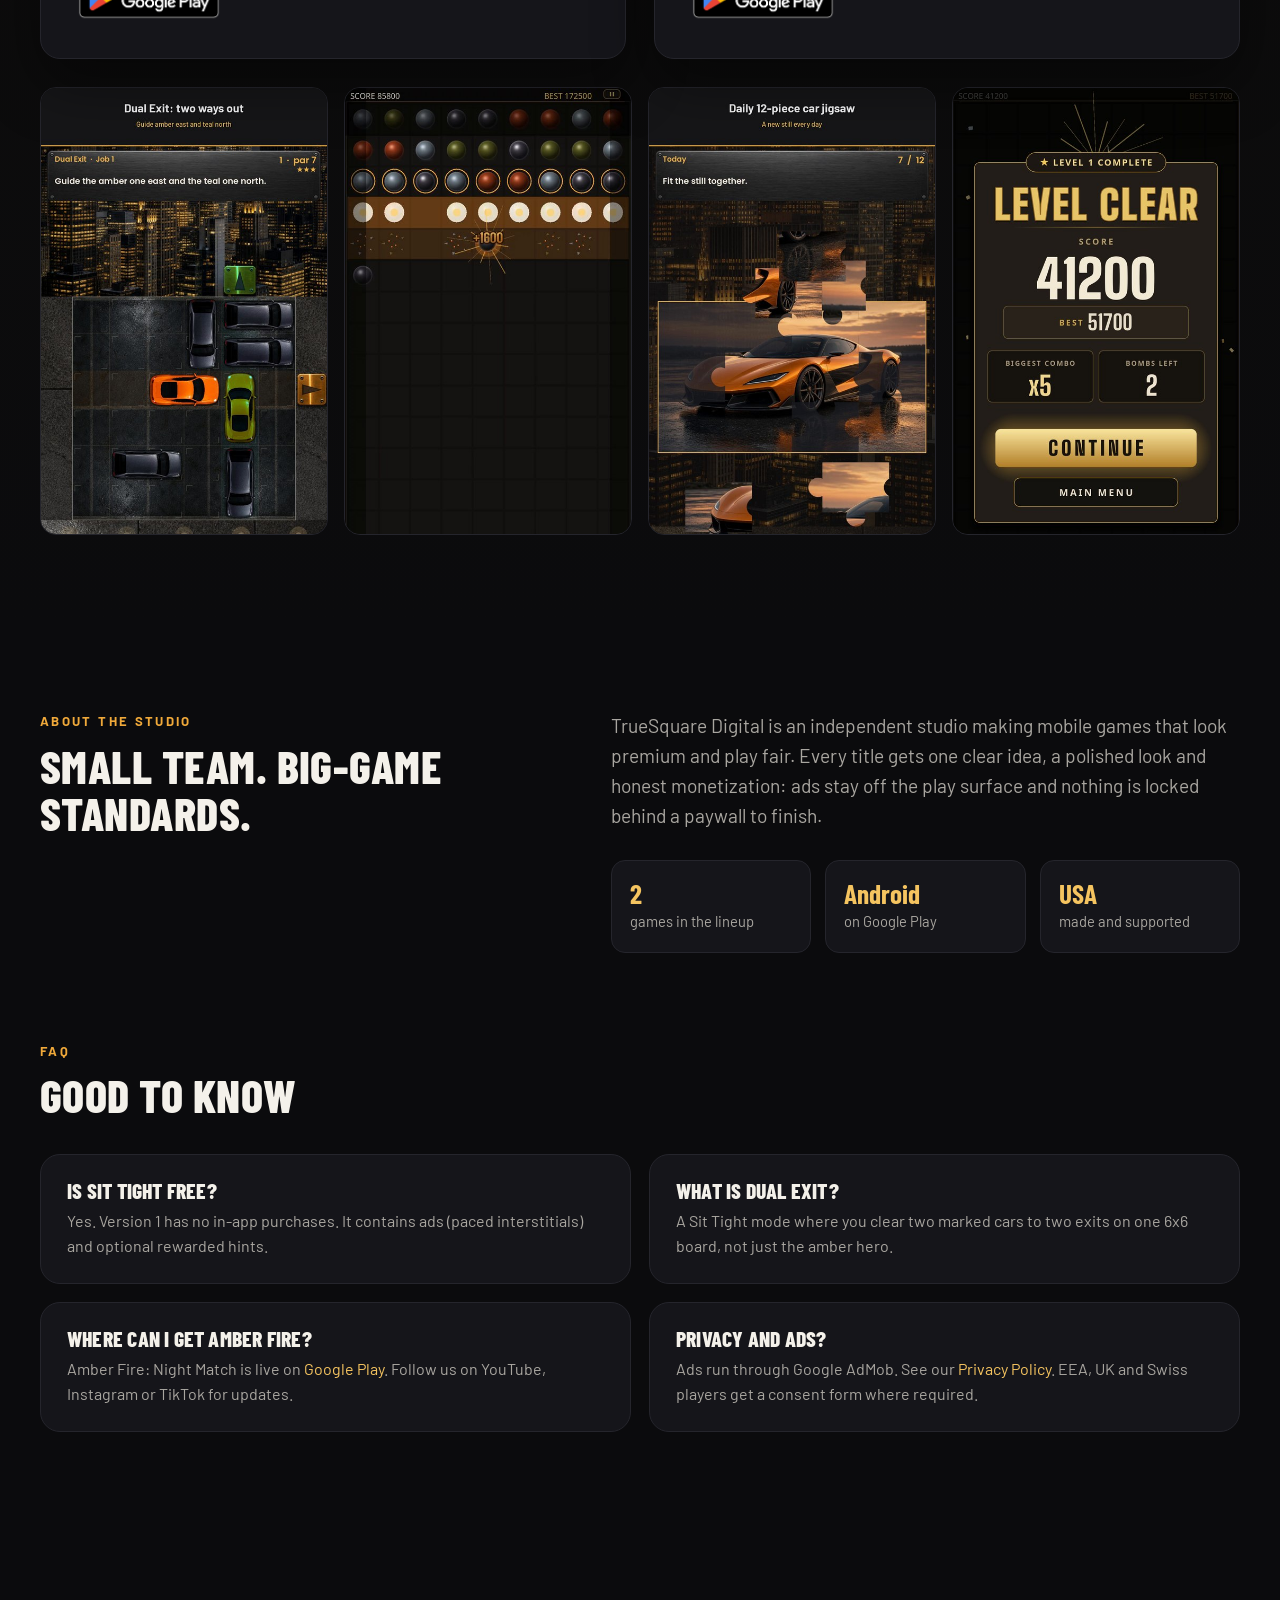
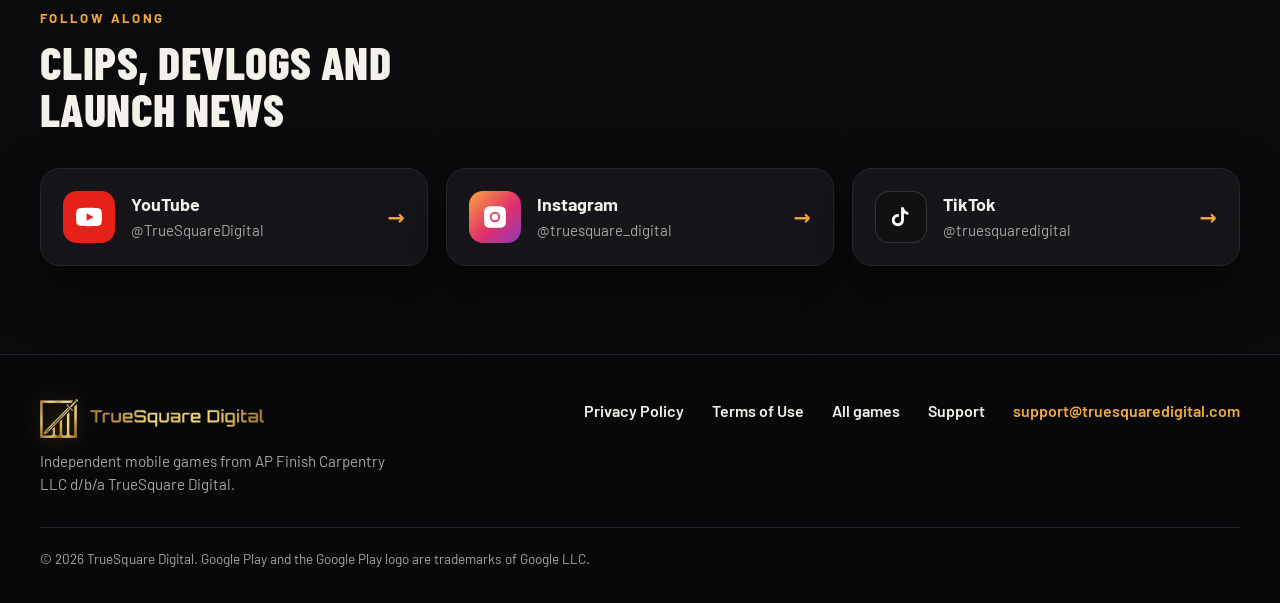
==== commit fa45fd1f: "Amber Fire is live on Google Play: swap Coming soon for the Play badge on home and games" ====
--- a/index.html
+++ b/index.html
@@ -4,12 +4,12 @@
 <meta charset="utf-8">
 <meta name="viewport" content="width=device-width, initial-scale=1">
 <title>TrueSquare Digital | Mobile game studio</title>
-<meta name="description" content="TrueSquare Digital is an independent mobile game studio. Play Sit Tight: Slide Car Puzzle on Google Play. Amber Fire: Night Match is coming soon.">
+<meta name="description" content="TrueSquare Digital is an independent mobile game studio. Play Sit Tight: Slide Car Puzzle and Amber Fire: Night Match on Google Play.">
 <meta name="theme-color" content="#0b0b0d">
 <link rel="icon" type="image/png" href="/assets/favicon.png">
 <link rel="canonical" href="https://www.truesquaredigital.com/">
 <meta property="og:title" content="TrueSquare Digital | Mobile game studio">
-<meta property="og:description" content="Independent mobile game studio. Sit Tight: Slide Car Puzzle is live on Google Play. Amber Fire: Night Match is coming soon.">
+<meta property="og:description" content="Independent mobile game studio. Sit Tight: Slide Car Puzzle and Amber Fire: Night Match are live on Google Play.">
 <meta property="og:type" content="website">
 <meta property="og:url" content="https://www.truesquaredigital.com/">
 <meta property="og:image" content="https://www.truesquaredigital.com/assets/sittight-og.jpg">
@@ -78,7 +78,7 @@
         <article class="game-card">
           <div class="game-media">
             <img src="/assets/amber-wide.jpg" width="1080" height="700" alt="Amber Fire: Night Match title screen, a pyramid of glossy spheres">
-            <span class="status status-soon">Coming soon</span>
+            <span class="status status-live">Live on Google Play</span>
           </div>
           <div class="game-body">
             <h3>Amber Fire: Night Match</h3>
@@ -86,8 +86,7 @@
             <p>Shoot. Match. Survive. Aim glossy spheres into bonded triples, chain combos, arm bombs and hold the line before the night closes in.</p>
             <ul class="tags"><li>Combos</li><li>Bombs</li><li>Endless runs</li></ul>
             <div class="game-cta">
-              <span class="soon-chip">Coming to Google Play</span>
-              <a class="btn btn-ghost btn-sm" href="https://www.instagram.com/truesquare_digital/" rel="noopener" target="_blank">Follow for launch news</a>
+              <a class="play-badge" href="https://play.google.com/store/apps/details?id=com.truesquare.amberfire&utm_source=website&utm_medium=cta&utm_campaign=truesquare_site" rel="noopener" target="_blank"><img src="/assets/google-play-badge.png" width="646" height="250" alt="Get Amber Fire on Google Play"></a>
             </div>
           </div>
         </article>
@@ -127,7 +126,7 @@
       <div class="faq-grid">
         <article class="faq"><h3>Is Sit Tight free?</h3><p>Yes. Version 1 has no in-app purchases. It contains ads (paced interstitials) and optional rewarded hints.</p></article>
         <article class="faq"><h3>What is Dual Exit?</h3><p>A Sit Tight mode where you clear two marked cars to two exits on one 6x6 board, not just the amber hero.</p></article>
-        <article class="faq"><h3>When does Amber Fire launch?</h3><p>Amber Fire: Night Match is coming to Google Play soon. Follow us on YouTube, Instagram or TikTok for launch news.</p></article>
+        <article class="faq"><h3>Where can I get Amber Fire?</h3><p>Amber Fire: Night Match is live on <a href="https://play.google.com/store/apps/details?id=com.truesquare.amberfire&utm_source=website&utm_medium=cta&utm_campaign=truesquare_site" rel="noopener" target="_blank">Google Play</a>. Follow us on YouTube, Instagram or TikTok for updates.</p></article>
         <article class="faq"><h3>Privacy and ads?</h3><p>Ads run through Google AdMob. See our <a href="/privacy-policy/">Privacy Policy</a>. EEA, UK and Swiss players get a consent form where required.</p></article>
       </div>
     </div>
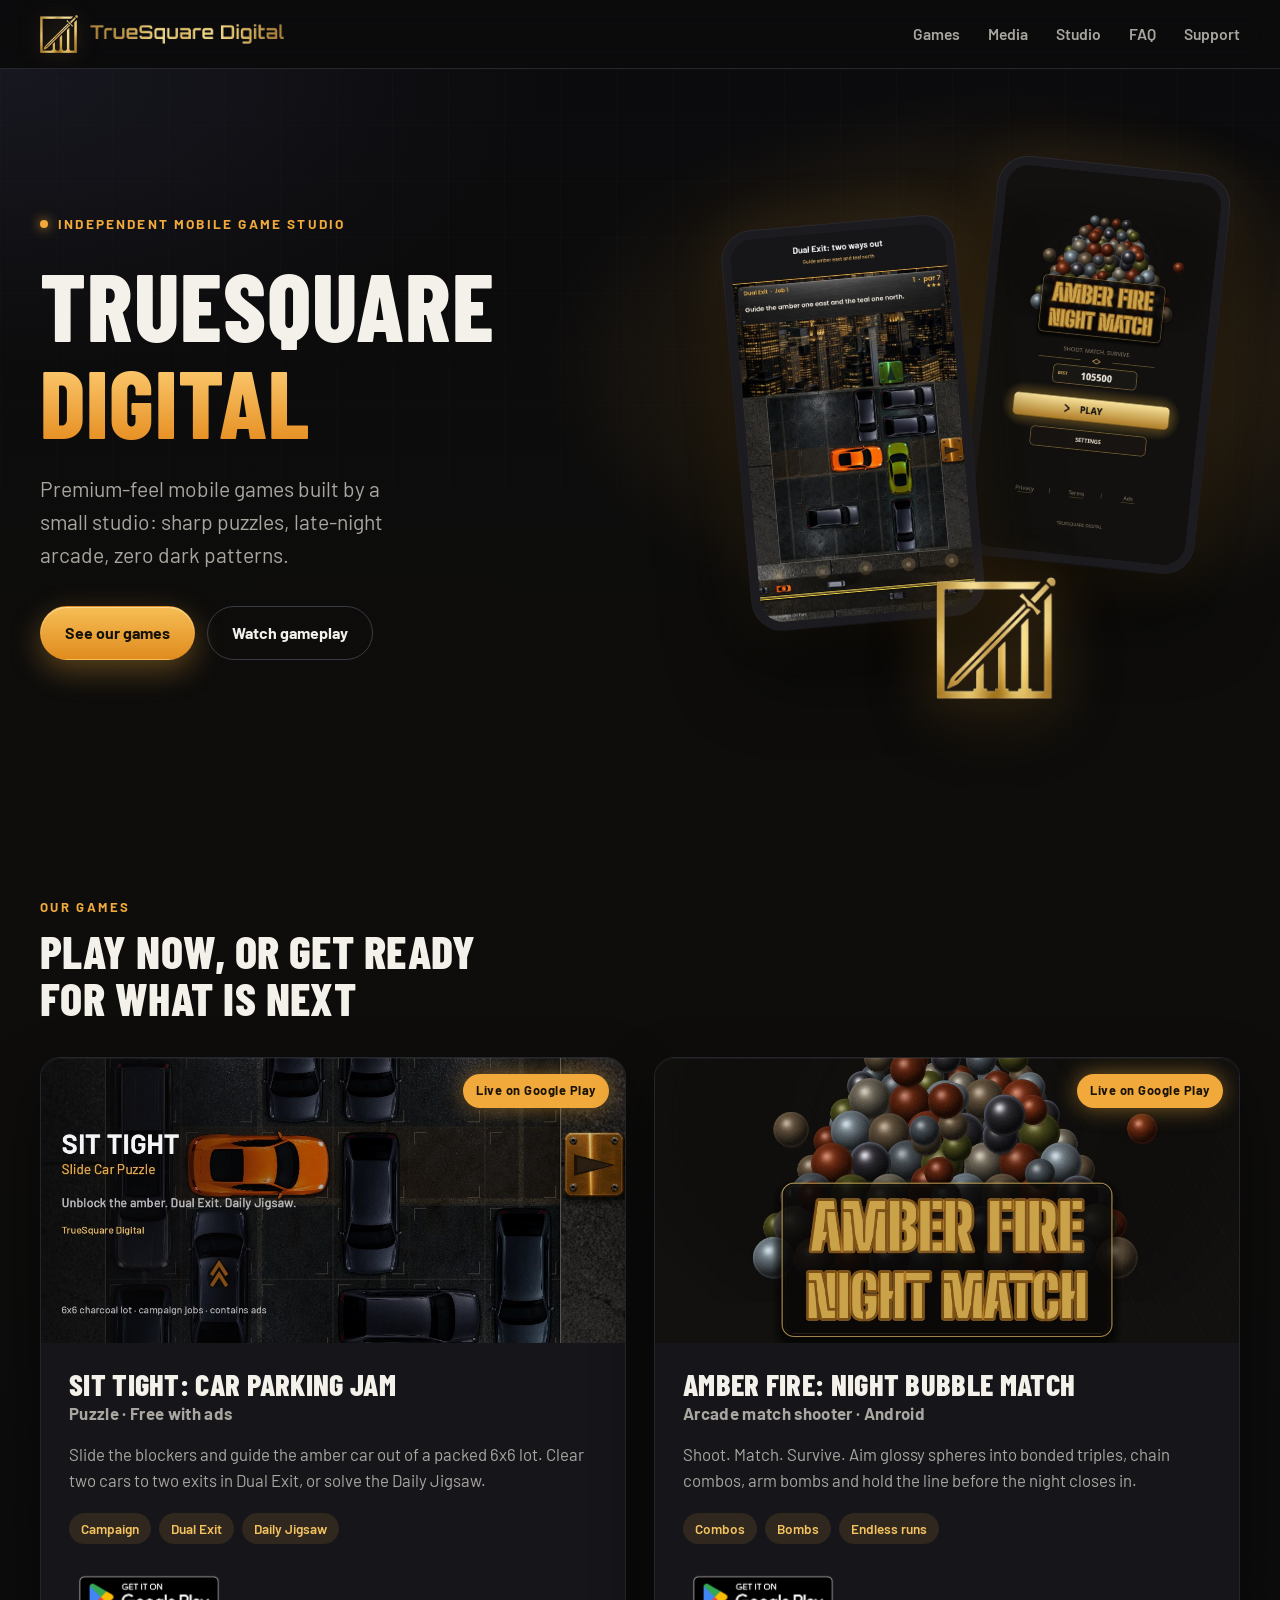
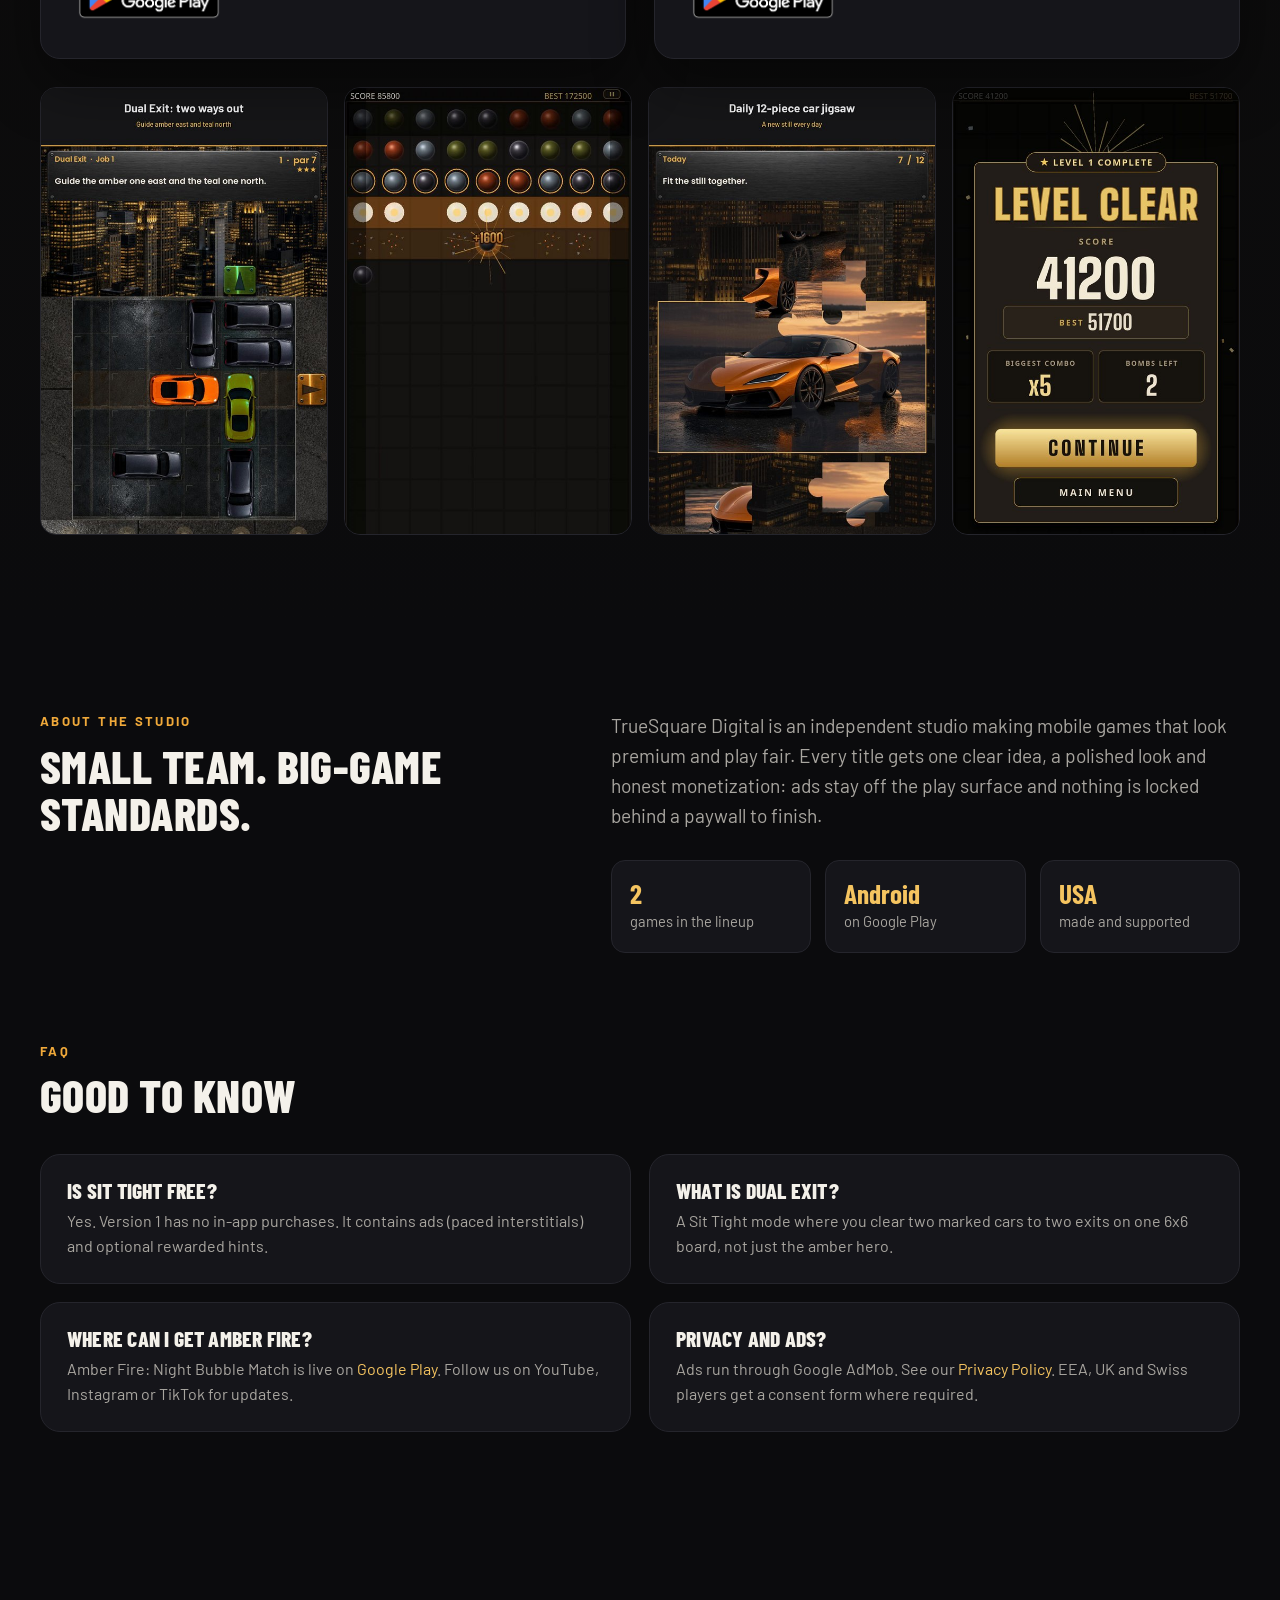
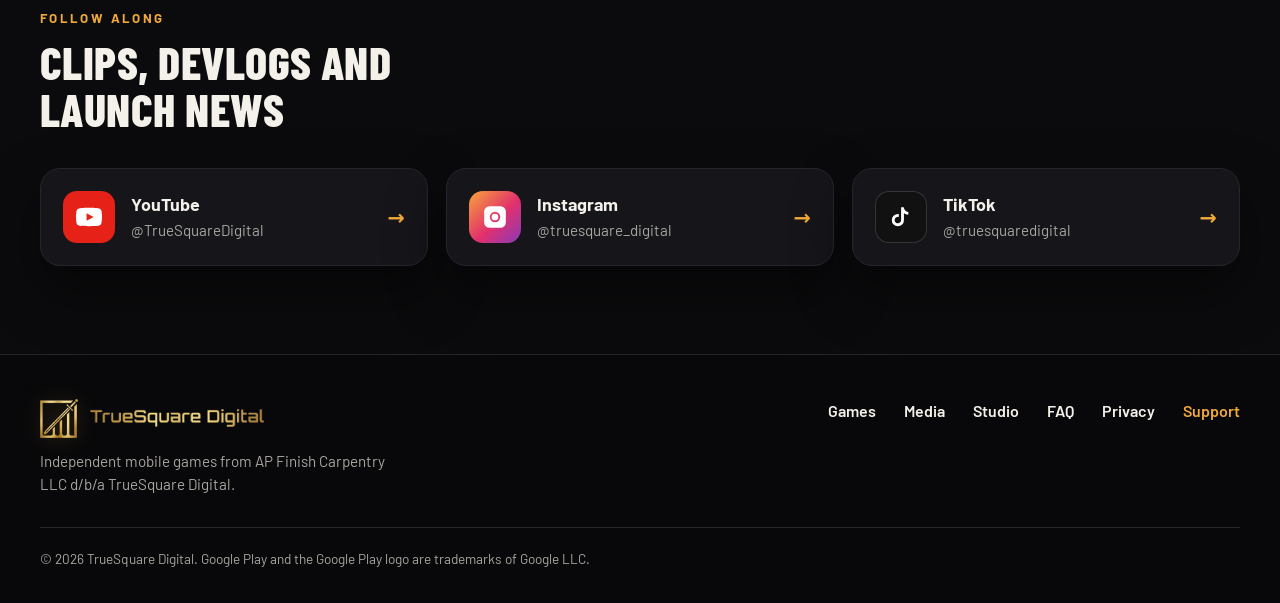
==== commit 1d989d26: "Add the Media tab and the new Google Play titles Serve the approved clips at /media/, /media/sit-tig" ====
--- a/index.html
+++ b/index.html
@@ -4,12 +4,12 @@
 <meta charset="utf-8">
 <meta name="viewport" content="width=device-width, initial-scale=1">
 <title>TrueSquare Digital | Mobile game studio</title>
-<meta name="description" content="TrueSquare Digital is an independent mobile game studio. Play Sit Tight: Slide Car Puzzle and Amber Fire: Night Match on Google Play.">
+<meta name="description" content="TrueSquare Digital is an independent mobile game studio. Play Sit Tight: Car Parking Jam and Amber Fire: Night Bubble Match on Google Play.">
 <meta name="theme-color" content="#0b0b0d">
 <link rel="icon" type="image/png" href="/assets/favicon.png">
 <link rel="canonical" href="https://www.truesquaredigital.com/">
 <meta property="og:title" content="TrueSquare Digital | Mobile game studio">
-<meta property="og:description" content="Independent mobile game studio. Sit Tight: Slide Car Puzzle and Amber Fire: Night Match are live on Google Play.">
+<meta property="og:description" content="Independent mobile game studio. Sit Tight: Car Parking Jam and Amber Fire: Night Bubble Match are live on Google Play.">
 <meta property="og:type" content="website">
 <meta property="og:url" content="https://www.truesquaredigital.com/">
 <meta property="og:image" content="https://www.truesquaredigital.com/assets/sittight-og.jpg">
@@ -25,6 +25,7 @@
     <a class="brand brand-logo" href="/" aria-label="TrueSquare Digital home"><img class="logo-mark" src="/assets/tsq-logo-mark.png" width="38" height="39" alt=""><img class="logo-word" src="/assets/tsq-wordmark.png" width="450" height="47" alt="TrueSquare Digital"></a>
     <nav class="nav-links" aria-label="Primary">
       <a href="/games/">Games</a>
+      <a href="/media/">Media</a>
       <a href="/#studio">Studio</a>
       <a href="/#faq">FAQ</a>
       <a href="/support/">Support</a>
@@ -61,11 +62,11 @@
       <div class="games-grid">
         <article class="game-card">
           <div class="game-media">
-            <img src="/assets/sittight-feature.jpg" width="1024" height="500" alt="Sit Tight: Slide Car Puzzle key art, amber car on a night parking lot">
+            <img src="/assets/sittight-feature.jpg" width="1024" height="500" alt="Sit Tight: Car Parking Jam key art, amber car on a night parking lot">
             <span class="status status-live">Live on Google Play</span>
           </div>
           <div class="game-body">
-            <h3>Sit Tight: Slide Car Puzzle</h3>
+            <h3>Sit Tight: Car Parking Jam</h3>
             <p class="genre">Puzzle · Free with ads</p>
             <p>Slide the blockers and guide the amber car out of a packed 6x6 lot. Clear two cars to two exits in Dual Exit, or solve the Daily Jigsaw.</p>
             <ul class="tags"><li>Campaign</li><li>Dual Exit</li><li>Daily Jigsaw</li></ul>
@@ -77,11 +78,11 @@
 
         <article class="game-card">
           <div class="game-media">
-            <img src="/assets/amber-wide.jpg" width="1080" height="700" alt="Amber Fire: Night Match title screen, a pyramid of glossy spheres">
+            <img src="/assets/amber-wide.jpg" width="1080" height="700" alt="Amber Fire: Night Bubble Match title screen, a pyramid of glossy spheres">
             <span class="status status-live">Live on Google Play</span>
           </div>
           <div class="game-body">
-            <h3>Amber Fire: Night Match</h3>
+            <h3>Amber Fire: Night Bubble Match</h3>
             <p class="genre">Arcade match shooter · Android</p>
             <p>Shoot. Match. Survive. Aim glossy spheres into bonded triples, chain combos, arm bombs and hold the line before the night closes in.</p>
             <ul class="tags"><li>Combos</li><li>Bombs</li><li>Endless runs</li></ul>
@@ -126,7 +127,7 @@
       <div class="faq-grid">
         <article class="faq"><h3>Is Sit Tight free?</h3><p>Yes. Version 1 has no in-app purchases. It contains ads (paced interstitials) and optional rewarded hints.</p></article>
         <article class="faq"><h3>What is Dual Exit?</h3><p>A Sit Tight mode where you clear two marked cars to two exits on one 6x6 board, not just the amber hero.</p></article>
-        <article class="faq"><h3>Where can I get Amber Fire?</h3><p>Amber Fire: Night Match is live on <a href="https://play.google.com/store/apps/details?id=com.truesquare.amberfire&utm_source=website&utm_medium=cta&utm_campaign=truesquare_site" rel="noopener" target="_blank">Google Play</a>. Follow us on YouTube, Instagram or TikTok for updates.</p></article>
+        <article class="faq"><h3>Where can I get Amber Fire?</h3><p>Amber Fire: Night Bubble Match is live on <a href="https://play.google.com/store/apps/details?id=com.truesquare.amberfire&utm_source=website&utm_medium=cta&utm_campaign=truesquare_site" rel="noopener" target="_blank">Google Play</a>. Follow us on YouTube, Instagram or TikTok for updates.</p></article>
         <article class="faq"><h3>Privacy and ads?</h3><p>Ads run through Google AdMob. See our <a href="/privacy-policy/">Privacy Policy</a>. EEA, UK and Swiss players get a consent form where required.</p></article>
       </div>
     </div>
@@ -163,11 +164,12 @@
       <p>Independent mobile games from AP Finish Carpentry LLC d/b/a TrueSquare Digital.</p>
     </div>
     <nav class="f-links" aria-label="Footer">
-      <a href="/privacy-policy/">Privacy Policy</a>
-      <a href="/terms-of-use/">Terms of Use</a>
-      <a href="/games/">All games</a>
+      <a href="/games/">Games</a>
+      <a href="/media/">Media</a>
+      <a href="/#studio">Studio</a>
+      <a href="/#faq">FAQ</a>
+      <a href="/privacy-policy/">Privacy</a>
       <a href="/support/">Support</a>
-      <a href="mailto:support@truesquaredigital.com">support@truesquaredigital.com</a>
     </nav>
   </div>
   <div class="wrap f-legal">© 2026 TrueSquare Digital. Google Play and the Google Play logo are trademarks of Google LLC.</div>
--- a/studio.css
+++ b/studio.css
@@ -1,4 +1,4 @@
-/* TrueSquare Digital studio home, Direction A (dark amber). Used by index.html only; other pages keep styles.css. */
+/* TrueSquare Digital studio home, Direction A (dark amber). Used by index.html and /media/; other pages keep styles.css. */
 * { box-sizing: border-box; }
 html { -webkit-text-size-adjust: 100%; }
 body { margin: 0; font-family: "Barlow", system-ui, sans-serif; background: var(--bg); color: var(--ink); line-height: 1.55; overflow-x: hidden; }
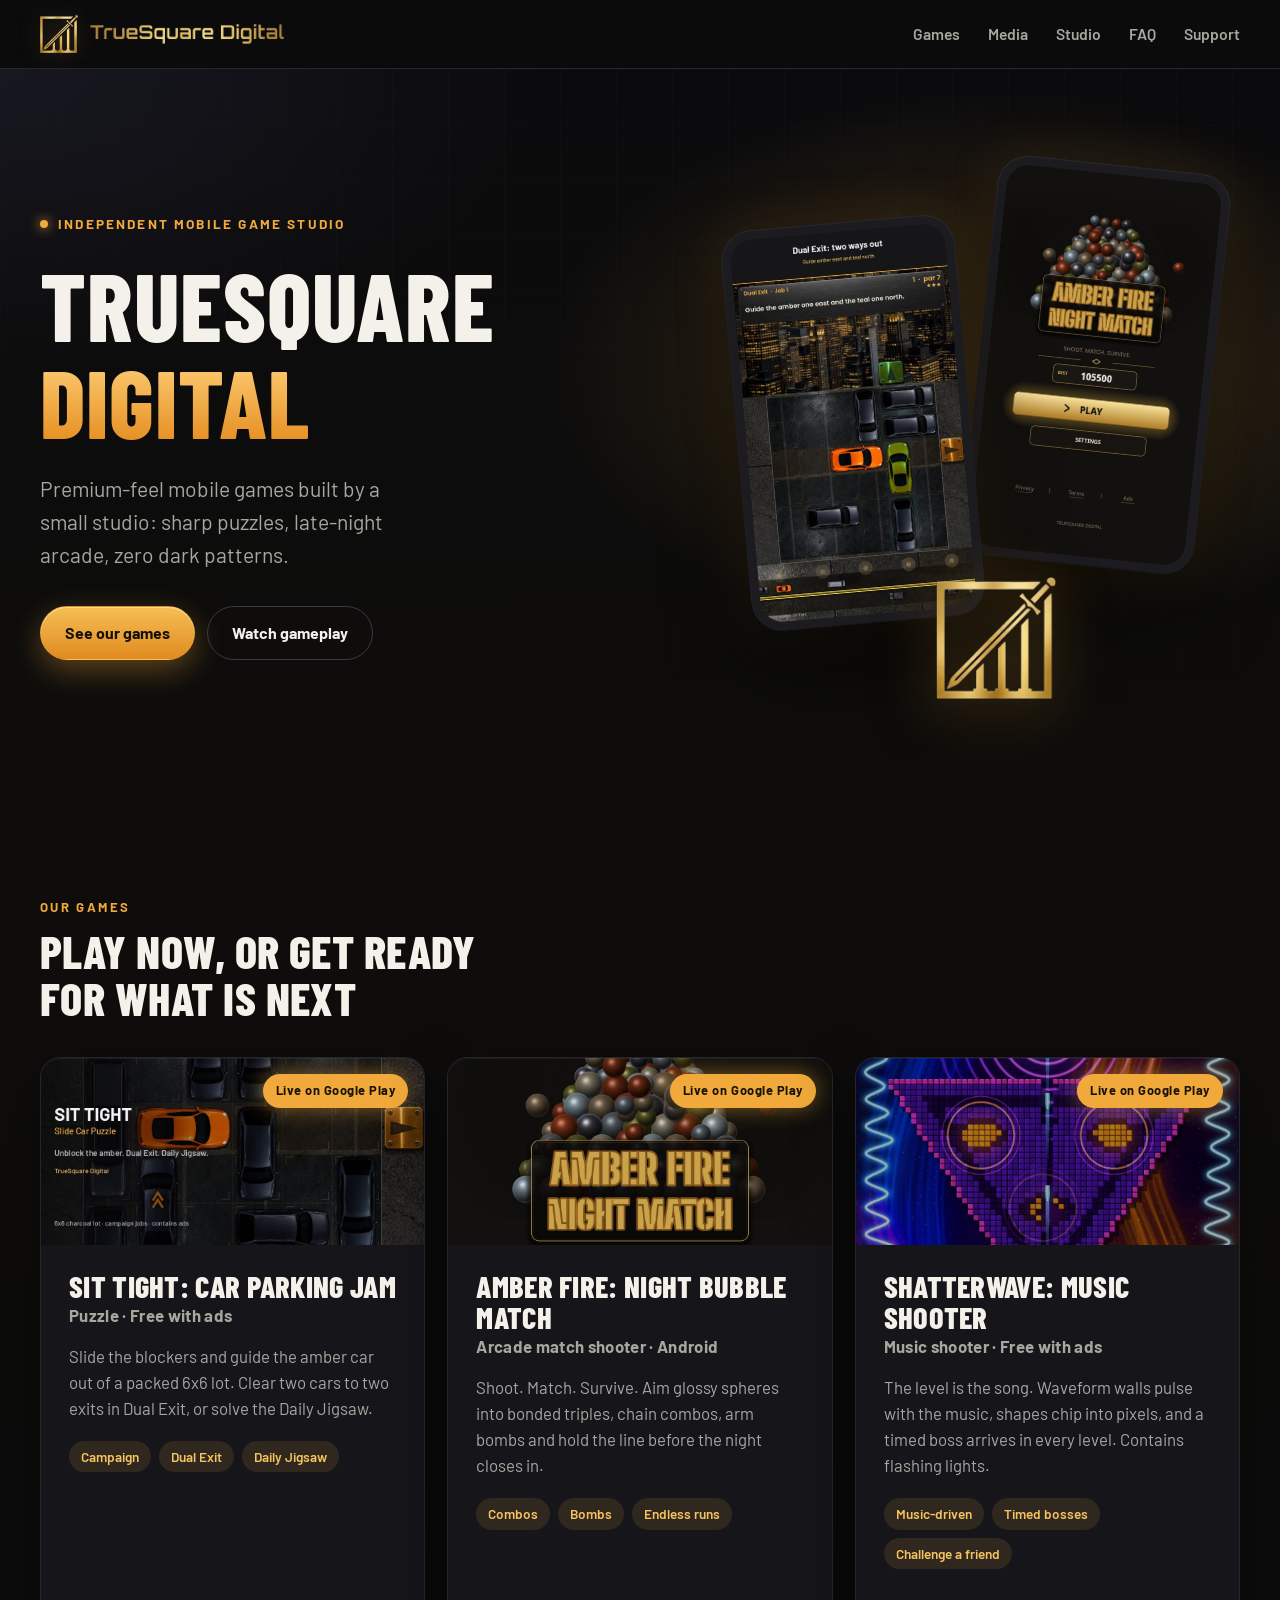
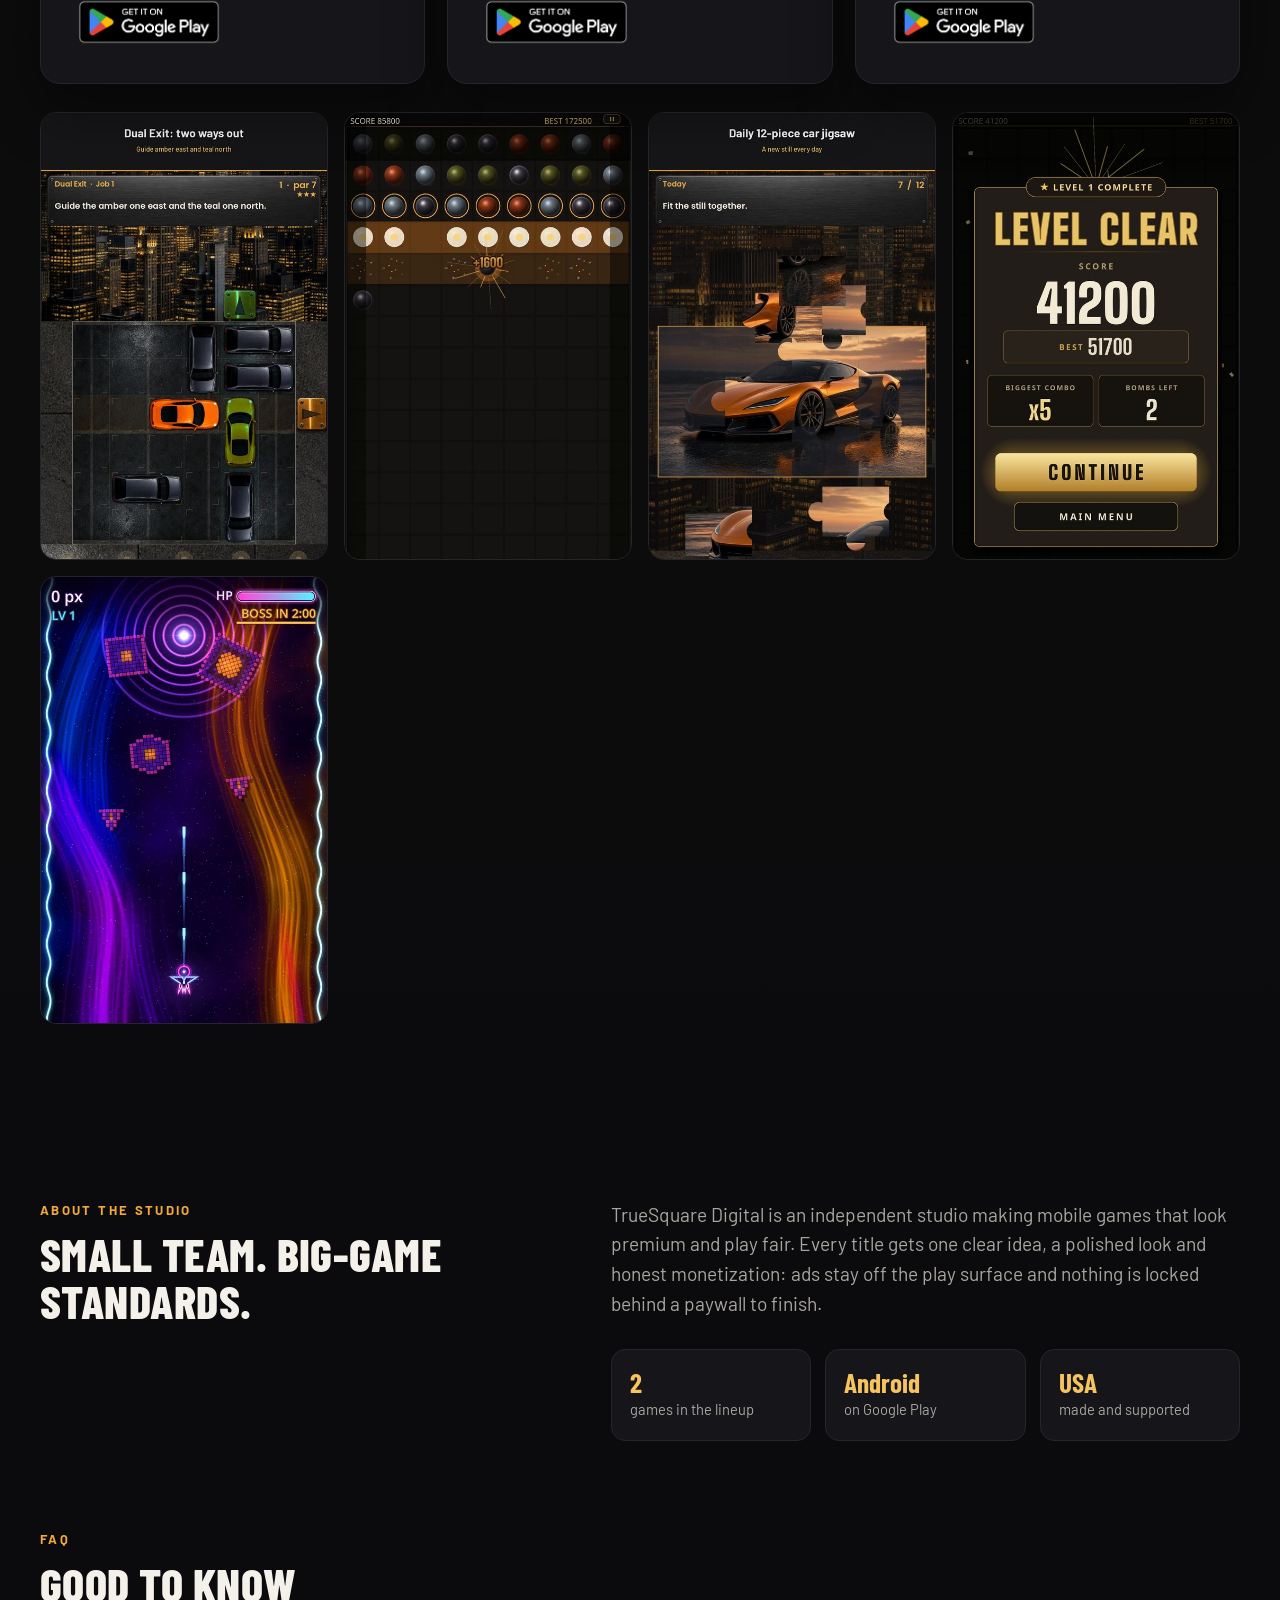
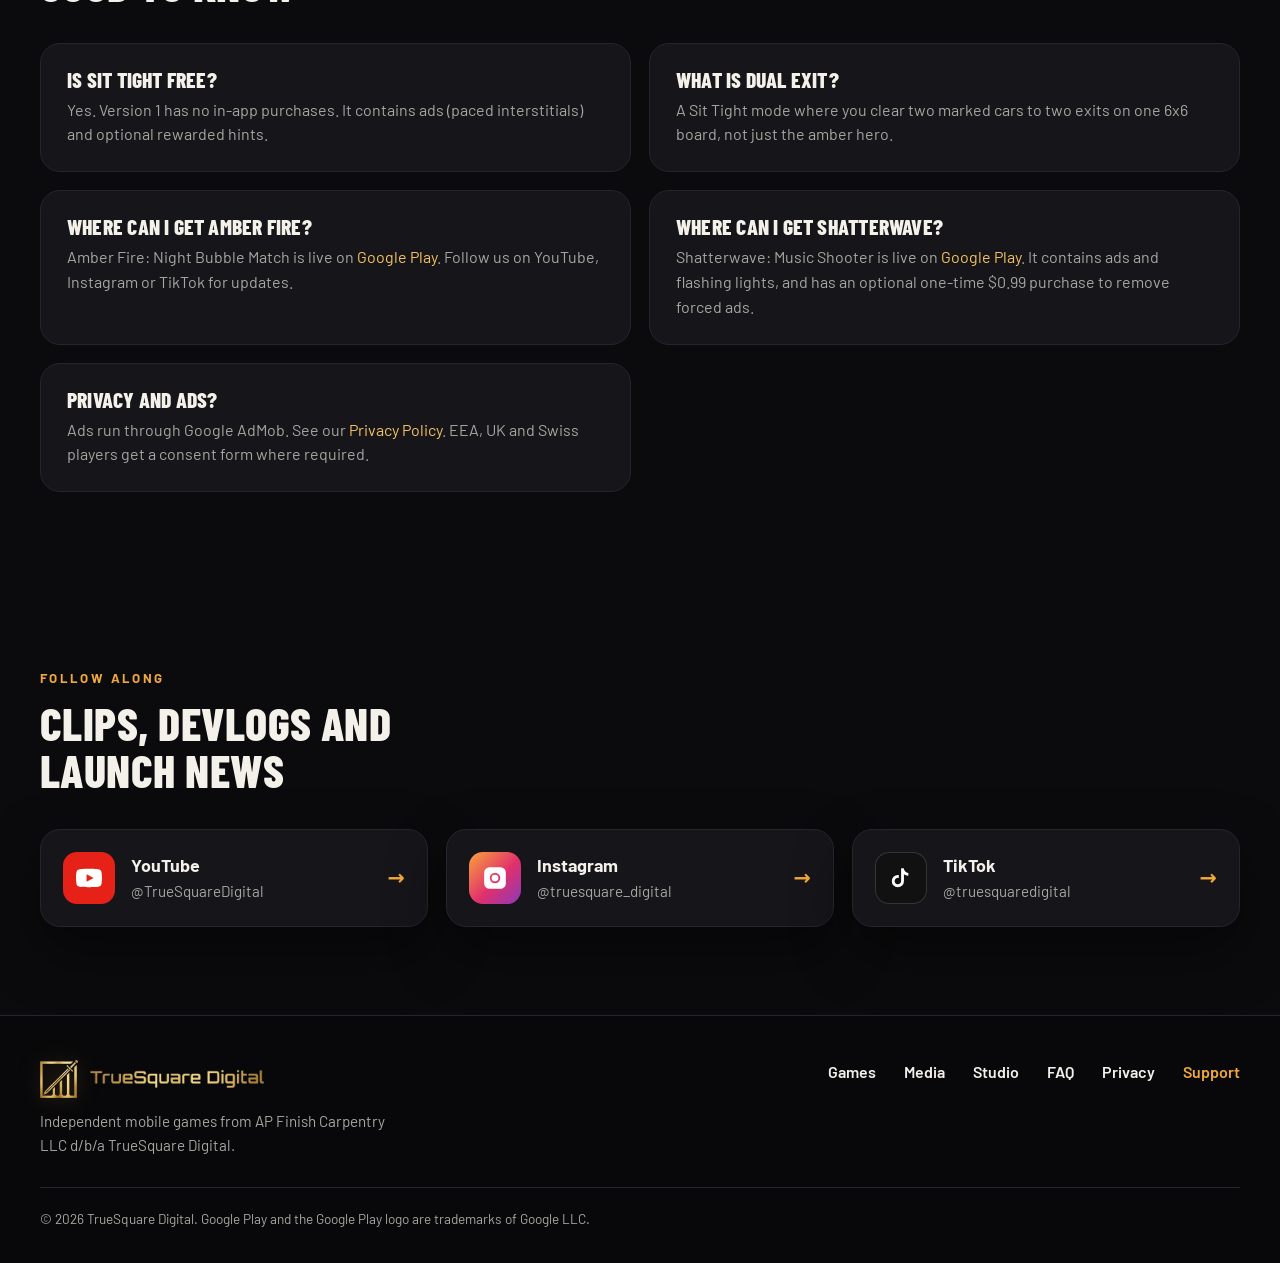
==== commit cc77db46: "Shatterwave launch prep: game page, home and games cards, sitemap (merge at launch) Co-Authored-By: " ====
--- a/index.html
+++ b/index.html
@@ -4,12 +4,12 @@
 <meta charset="utf-8">
 <meta name="viewport" content="width=device-width, initial-scale=1">
 <title>TrueSquare Digital | Mobile game studio</title>
-<meta name="description" content="TrueSquare Digital is an independent mobile game studio. Play Sit Tight: Car Parking Jam and Amber Fire: Night Bubble Match on Google Play.">
+<meta name="description" content="TrueSquare Digital is an independent mobile game studio. Play Sit Tight: Car Parking Jam, Amber Fire: Night Bubble Match, and Shatterwave: Music Shooter on Google Play.">
 <meta name="theme-color" content="#0b0b0d">
 <link rel="icon" type="image/png" href="/assets/favicon.png">
 <link rel="canonical" href="https://www.truesquaredigital.com/">
 <meta property="og:title" content="TrueSquare Digital | Mobile game studio">
-<meta property="og:description" content="Independent mobile game studio. Sit Tight: Car Parking Jam and Amber Fire: Night Bubble Match are live on Google Play.">
+<meta property="og:description" content="Independent mobile game studio. Sit Tight: Car Parking Jam, Amber Fire: Night Bubble Match, and Shatterwave: Music Shooter are live on Google Play.">
 <meta property="og:type" content="website">
 <meta property="og:url" content="https://www.truesquaredigital.com/">
 <meta property="og:image" content="https://www.truesquaredigital.com/assets/sittight-og.jpg">
@@ -59,7 +59,7 @@
         <p class="eyebrow">Our games</p>
         <h2>Play now, or get ready for what is next</h2>
       </div>
-      <div class="games-grid">
+      <div class="games-grid three">
         <article class="game-card">
           <div class="game-media">
             <img src="/assets/sittight-feature.jpg" width="1024" height="500" alt="Sit Tight: Car Parking Jam key art, amber car on a night parking lot">
@@ -71,7 +71,7 @@
             <p>Slide the blockers and guide the amber car out of a packed 6x6 lot. Clear two cars to two exits in Dual Exit, or solve the Daily Jigsaw.</p>
             <ul class="tags"><li>Campaign</li><li>Dual Exit</li><li>Daily Jigsaw</li></ul>
             <div class="game-cta">
-              <a class="play-badge" href="https://play.google.com/store/apps/details?id=com.truesquare.sittight&utm_source=website&utm_medium=cta&utm_campaign=truesquare_site" rel="noopener" target="_blank"><img src="/assets/google-play-badge.png" width="646" height="250" alt="Get it on Google Play"></a>
+              <a class="play-badge" href="https://play.google.com/store/apps/details?id=com.truesquare.sittight&referrer=utm_source%3Dwebsite%26utm_medium%3Dweb%26utm_campaign%3Dtsq_organic" rel="noopener" target="_blank"><img src="/assets/google-play-badge.png" width="646" height="250" alt="Get it on Google Play"></a>
             </div>
           </div>
         </article>
@@ -87,7 +87,24 @@
             <p>Shoot. Match. Survive. Aim glossy spheres into bonded triples, chain combos, arm bombs and hold the line before the night closes in.</p>
             <ul class="tags"><li>Combos</li><li>Bombs</li><li>Endless runs</li></ul>
             <div class="game-cta">
-              <a class="play-badge" href="https://play.google.com/store/apps/details?id=com.truesquare.amberfire&utm_source=website&utm_medium=cta&utm_campaign=truesquare_site" rel="noopener" target="_blank"><img src="/assets/google-play-badge.png" width="646" height="250" alt="Get Amber Fire on Google Play"></a>
+              <a class="play-badge" href="https://play.google.com/store/apps/details?id=com.truesquare.amberfire&referrer=utm_source%3Dwebsite%26utm_medium%3Dweb%26utm_campaign%3Dtsq_organic" rel="noopener" target="_blank"><img src="/assets/google-play-badge.png" width="646" height="250" alt="Get Amber Fire on Google Play"></a>
+            </div>
+          </div>
+        </article>
+
+        <!-- Shatterwave goes live on Google Play at launch (target Dec 10). Merge only when the listing is public. -->
+        <article class="game-card">
+          <div class="game-media">
+            <img src="/assets/shatterwave-card.jpg" width="1024" height="500" alt="Shatterwave: Music Shooter, a pixel boss above glowing waveform walls">
+            <span class="status status-live">Live on Google Play</span>
+          </div>
+          <div class="game-body">
+            <h3>Shatterwave: Music Shooter</h3>
+            <p class="genre">Music shooter · Free with ads</p>
+            <p>The level is the song. Waveform walls pulse with the music, shapes chip into pixels, and a timed boss arrives in every level. Contains flashing lights.</p>
+            <ul class="tags"><li>Music-driven</li><li>Timed bosses</li><li>Challenge a friend</li></ul>
+            <div class="game-cta">
+              <a class="play-badge" href="https://play.google.com/store/apps/details?id=com.truesquare.shatterwave&referrer=utm_source%3Dwebsite%26utm_medium%3Dweb%26utm_campaign%3Dtsq_organic" rel="noopener" target="_blank"><img src="/assets/google-play-badge.png" width="646" height="250" alt="Get Shatterwave on Google Play"></a>
             </div>
           </div>
         </article>
@@ -97,6 +114,7 @@
         <img src="/assets/amber-carpet.jpg" alt="Amber Fire in-game board">
         <img src="/assets/sittight-shot-jigsaw.jpg" alt="Sit Tight Daily Jigsaw screen">
         <img src="/assets/amber-clear.jpg" alt="Amber Fire level clear screen">
+        <img src="/assets/shatterwave-shot-waves.jpg" alt="Shatterwave gameplay with pixel shapes between glowing waveform walls">
       </div>
     </div>
   </section>
@@ -127,7 +145,8 @@
       <div class="faq-grid">
         <article class="faq"><h3>Is Sit Tight free?</h3><p>Yes. Version 1 has no in-app purchases. It contains ads (paced interstitials) and optional rewarded hints.</p></article>
         <article class="faq"><h3>What is Dual Exit?</h3><p>A Sit Tight mode where you clear two marked cars to two exits on one 6x6 board, not just the amber hero.</p></article>
-        <article class="faq"><h3>Where can I get Amber Fire?</h3><p>Amber Fire: Night Bubble Match is live on <a href="https://play.google.com/store/apps/details?id=com.truesquare.amberfire&utm_source=website&utm_medium=cta&utm_campaign=truesquare_site" rel="noopener" target="_blank">Google Play</a>. Follow us on YouTube, Instagram or TikTok for updates.</p></article>
+        <article class="faq"><h3>Where can I get Amber Fire?</h3><p>Amber Fire: Night Bubble Match is live on <a href="https://play.google.com/store/apps/details?id=com.truesquare.amberfire&referrer=utm_source%3Dwebsite%26utm_medium%3Dweb%26utm_campaign%3Dtsq_organic" rel="noopener" target="_blank">Google Play</a>. Follow us on YouTube, Instagram or TikTok for updates.</p></article>
+        <article class="faq"><h3>Where can I get Shatterwave?</h3><p>Shatterwave: Music Shooter is live on <a href="https://play.google.com/store/apps/details?id=com.truesquare.shatterwave&referrer=utm_source%3Dwebsite%26utm_medium%3Dweb%26utm_campaign%3Dtsq_organic" rel="noopener" target="_blank">Google Play</a>. It contains ads and flashing lights, and has an optional one-time $0.99 purchase to remove forced ads.</p></article>
         <article class="faq"><h3>Privacy and ads?</h3><p>Ads run through Google AdMob. See our <a href="/privacy-policy/">Privacy Policy</a>. EEA, UK and Swiss players get a consent form where required.</p></article>
       </div>
     </div>
--- a/studio.css
+++ b/studio.css
@@ -45,6 +45,7 @@
 
 /* games */
 .games-grid { display: grid; grid-template-columns: 1fr 1fr; gap: 28px; }
+.games-grid.three { grid-template-columns: repeat(3, 1fr); gap: 22px; }
 .game-card { background: var(--card); border: 1px solid var(--line); border-radius: var(--radius); overflow: hidden; display: flex; flex-direction: column; box-shadow: var(--card-shadow); }
 .game-media { position: relative; aspect-ratio: 1024/500; overflow: hidden; background: #111; }
 .game-media img { width: 100%; height: 100%; object-fit: cover; }
@@ -96,6 +97,7 @@
 
 /* mobile */
 @media (max-width: 860px) {
+  .games-grid.three { grid-template-columns: 1fr; }
   .wrap { width: calc(100% - 36px); }
   .nav { height: 60px; }
   .nav-links { gap: 16px; }
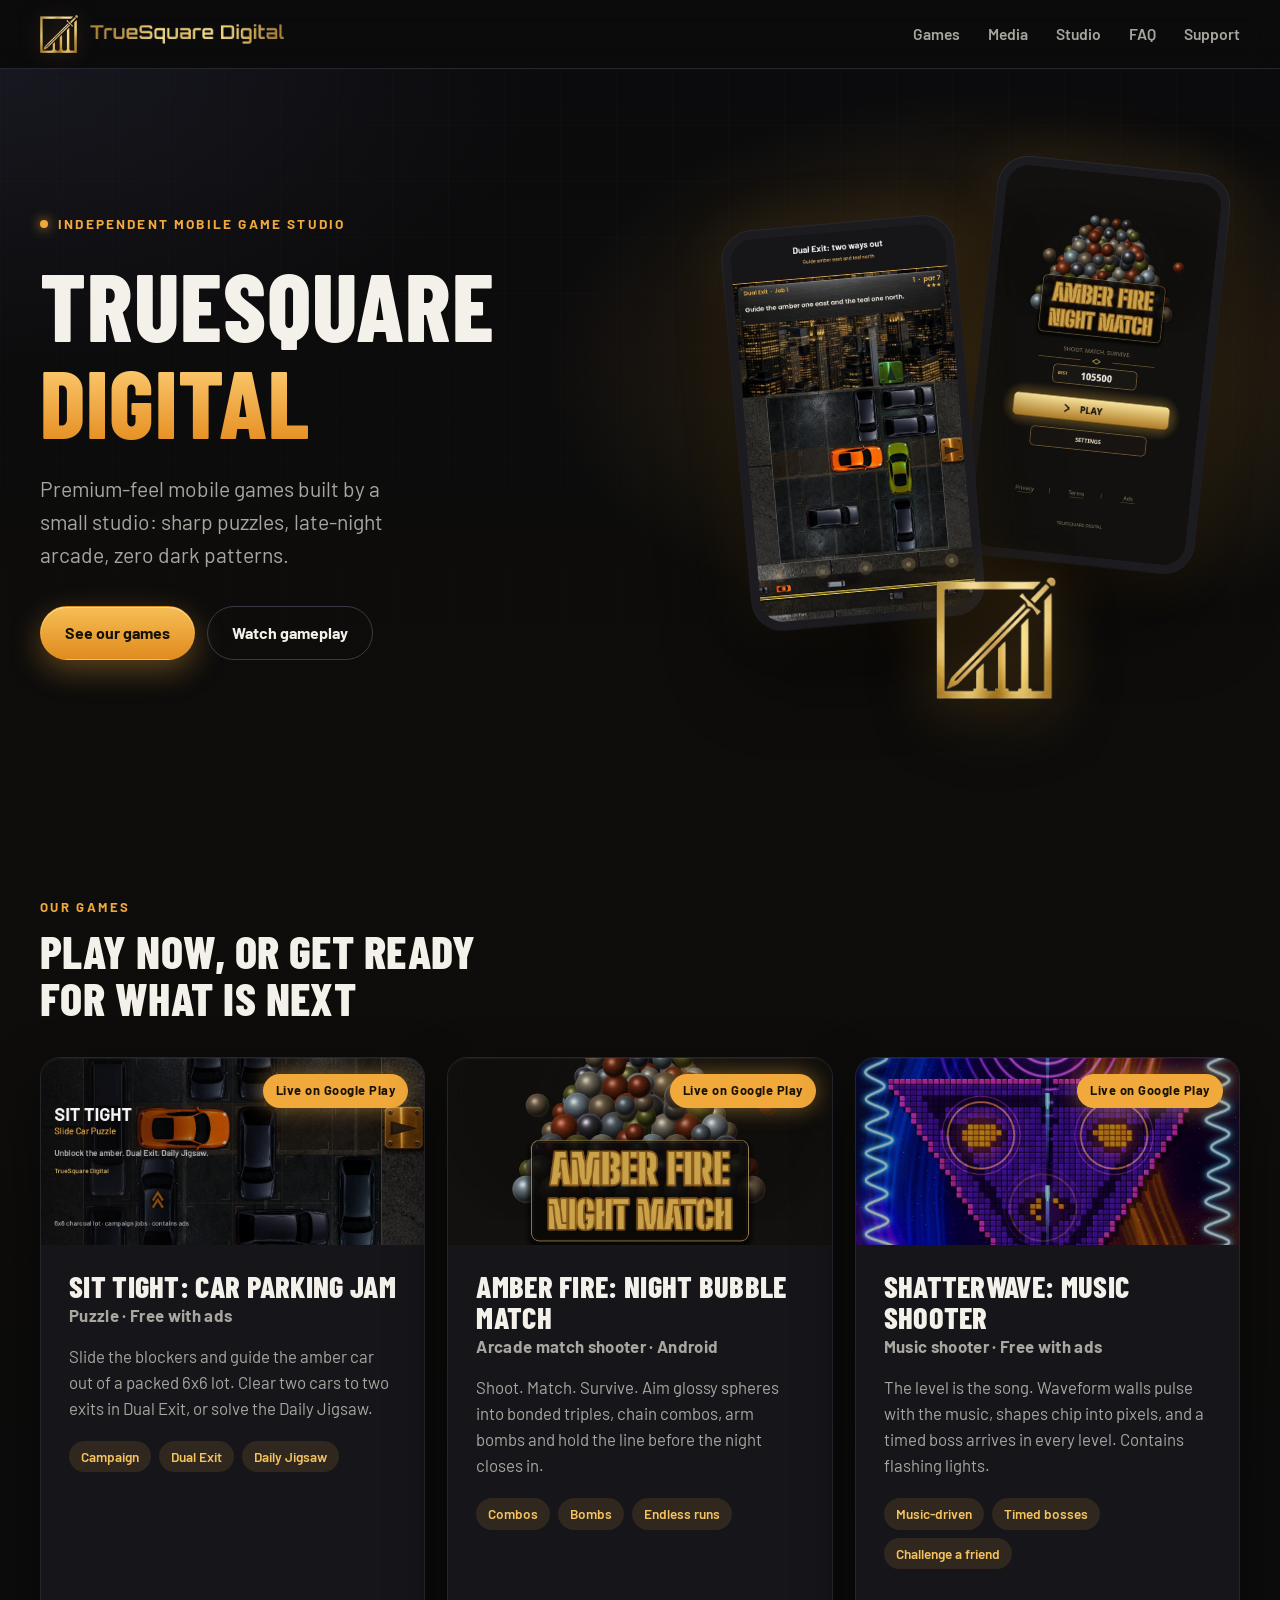
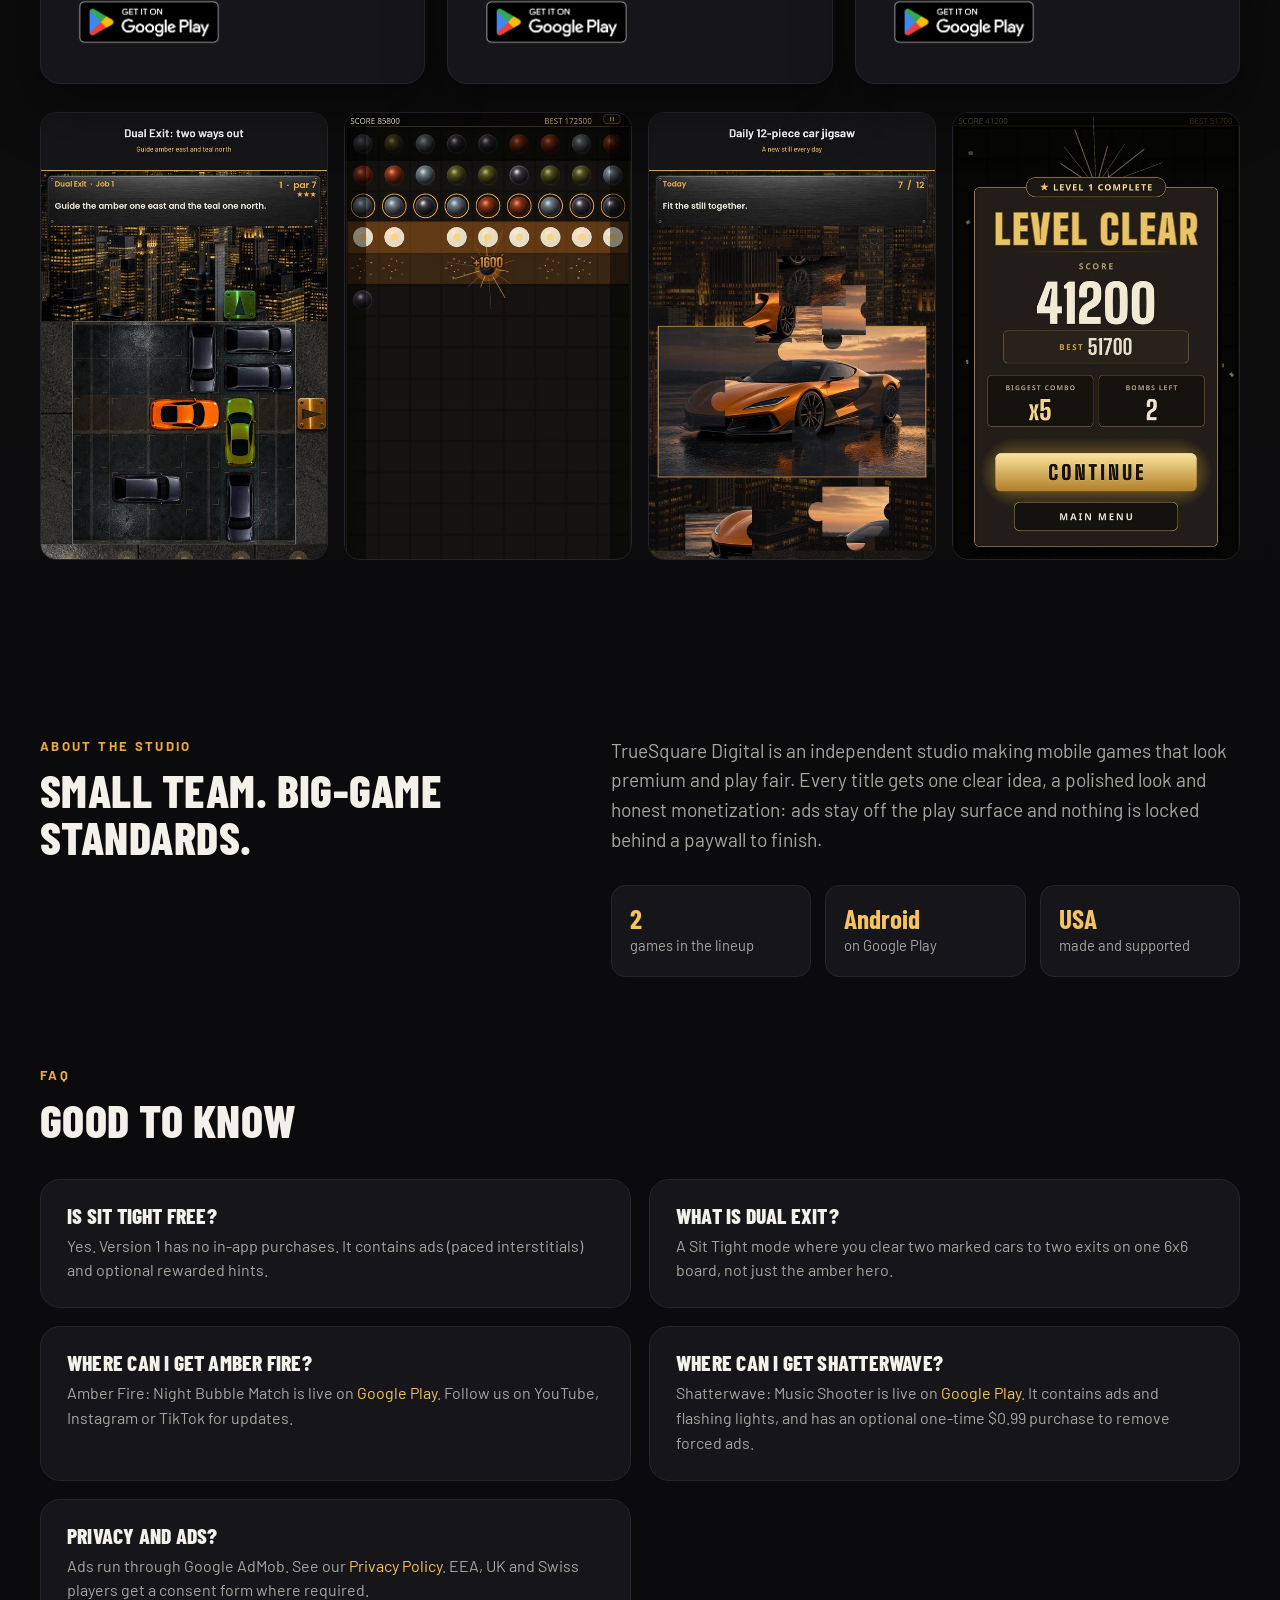
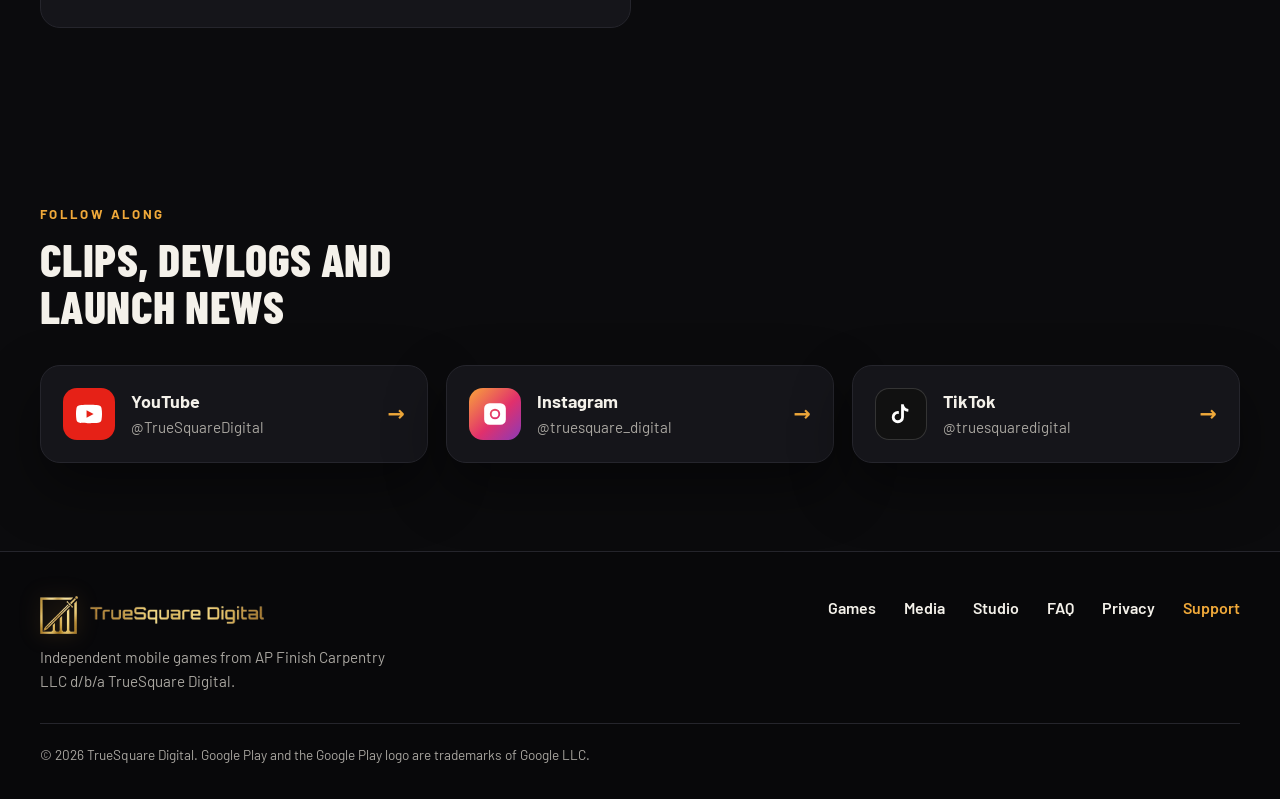
==== commit 586c51a4: "Home: keep screenshot strip at four tiles Co-Authored-By: Claude Sonnet 5.5 <noreply@anthropic.com> " ====
--- a/index.html
+++ b/index.html
@@ -114,7 +114,6 @@
         <img src="/assets/amber-carpet.jpg" alt="Amber Fire in-game board">
         <img src="/assets/sittight-shot-jigsaw.jpg" alt="Sit Tight Daily Jigsaw screen">
         <img src="/assets/amber-clear.jpg" alt="Amber Fire level clear screen">
-        <img src="/assets/shatterwave-shot-waves.jpg" alt="Shatterwave gameplay with pixel shapes between glowing waveform walls">
       </div>
     </div>
   </section>
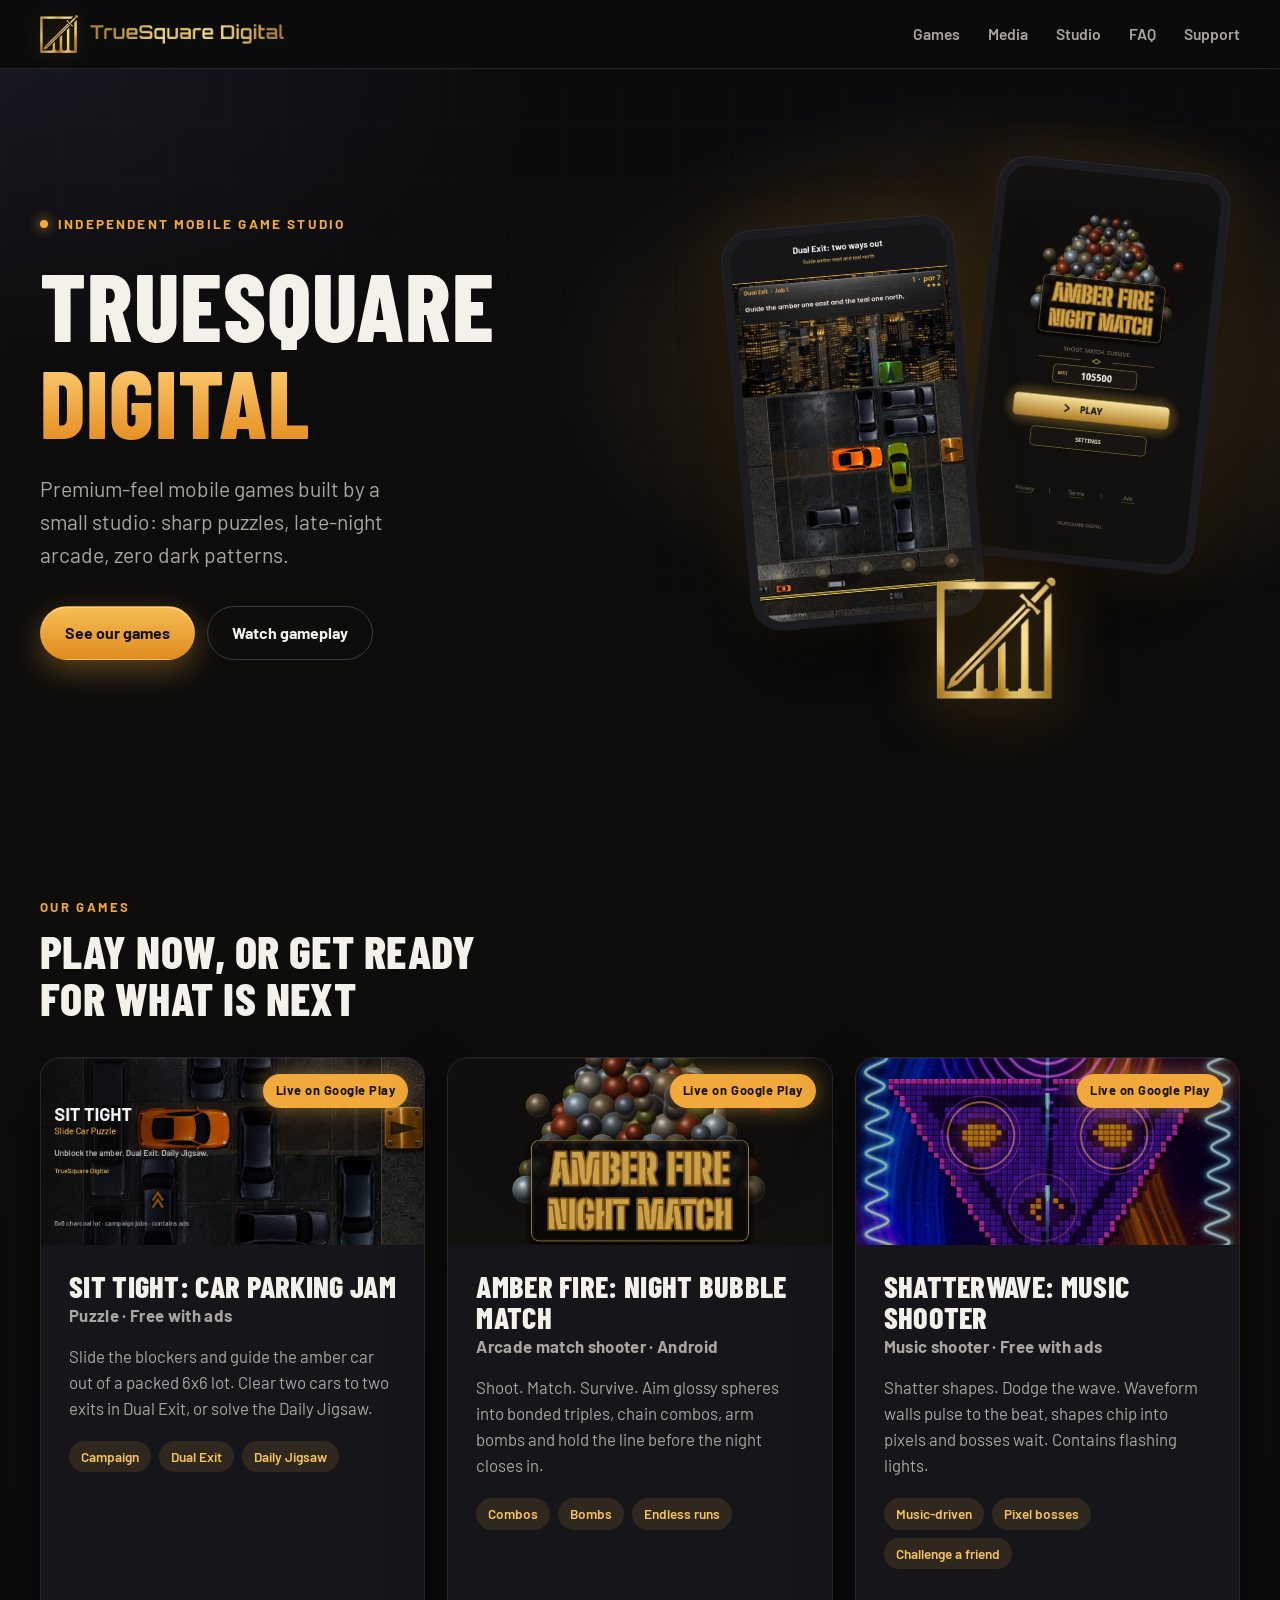
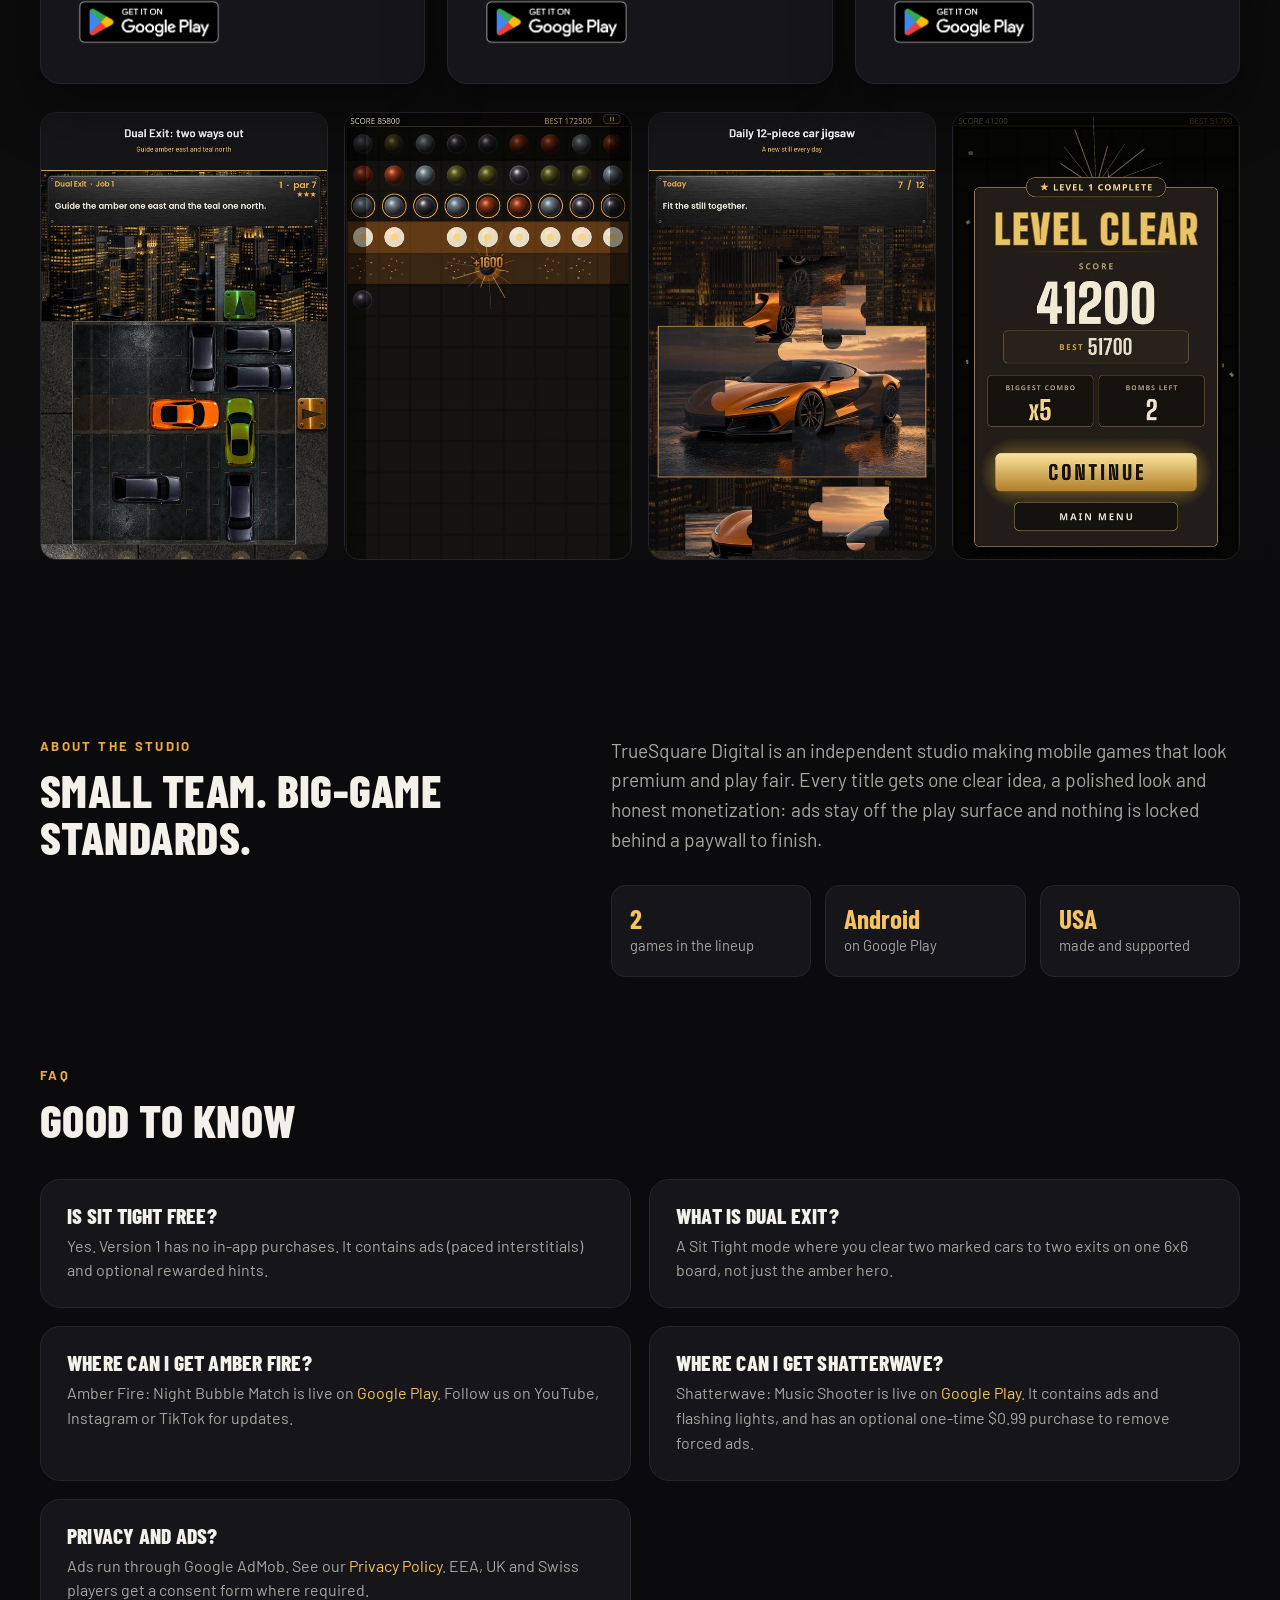
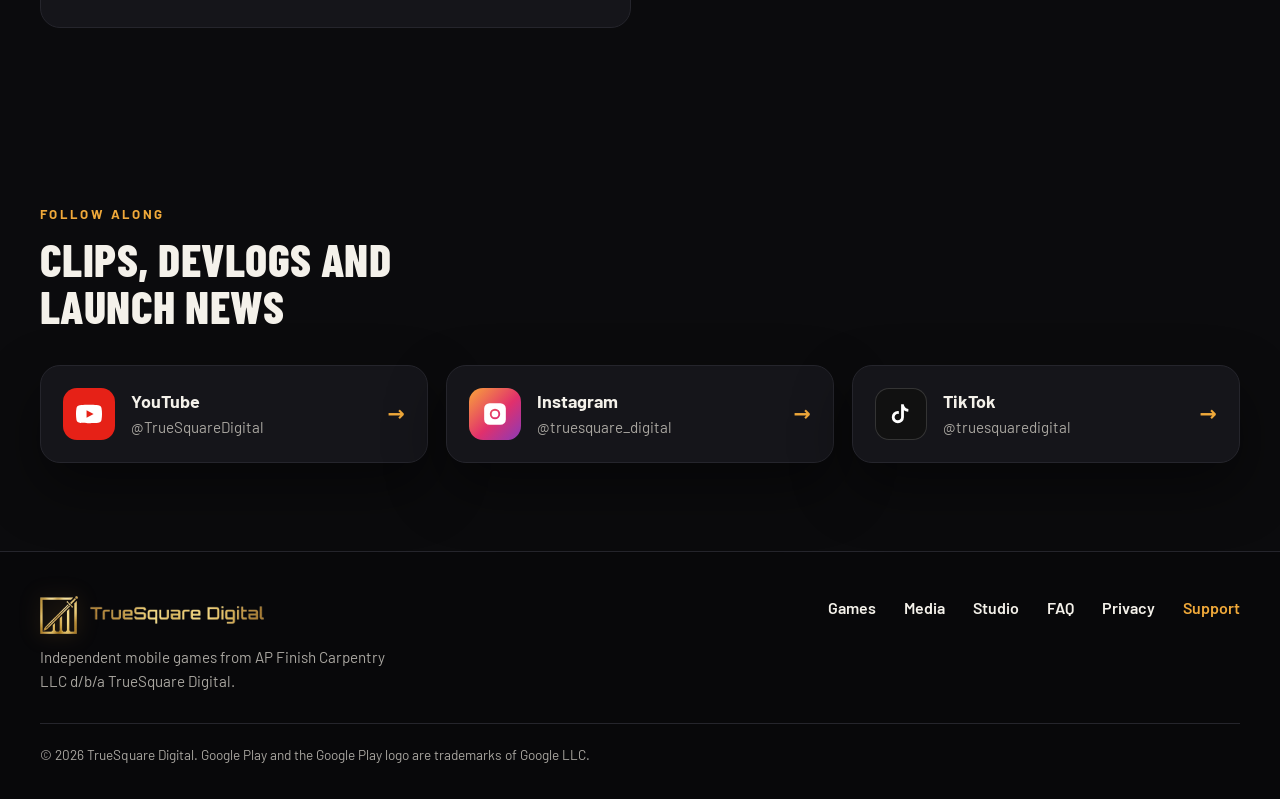
==== commit 8af6ad66: "Shatterwave page: match final 0.1.8 listing, tagline, features, final store screenshots Co-Authored-" ====
--- a/index.html
+++ b/index.html
@@ -92,7 +92,7 @@
           </div>
         </article>
 
-        <!-- Shatterwave goes live on Google Play at launch (target Dec 10). Merge only when the listing is public. -->
+        <!-- Launch 2026-11-19 (0.1.8). Merge only when the Play listing is live. -->
         <article class="game-card">
           <div class="game-media">
             <img src="/assets/shatterwave-card.jpg" width="1024" height="500" alt="Shatterwave: Music Shooter, a pixel boss above glowing waveform walls">
@@ -101,8 +101,8 @@
           <div class="game-body">
             <h3>Shatterwave: Music Shooter</h3>
             <p class="genre">Music shooter · Free with ads</p>
-            <p>The level is the song. Waveform walls pulse with the music, shapes chip into pixels, and a timed boss arrives in every level. Contains flashing lights.</p>
-            <ul class="tags"><li>Music-driven</li><li>Timed bosses</li><li>Challenge a friend</li></ul>
+            <p>Shatter shapes. Dodge the wave. Waveform walls pulse to the beat, shapes chip into pixels and bosses wait. Contains flashing lights.</p>
+            <ul class="tags"><li>Music-driven</li><li>Pixel bosses</li><li>Challenge a friend</li></ul>
             <div class="game-cta">
               <a class="play-badge" href="https://play.google.com/store/apps/details?id=com.truesquare.shatterwave&referrer=utm_source%3Dwebsite%26utm_medium%3Dweb%26utm_campaign%3Dtsq_organic" rel="noopener" target="_blank"><img src="/assets/google-play-badge.png" width="646" height="250" alt="Get Shatterwave on Google Play"></a>
             </div>
